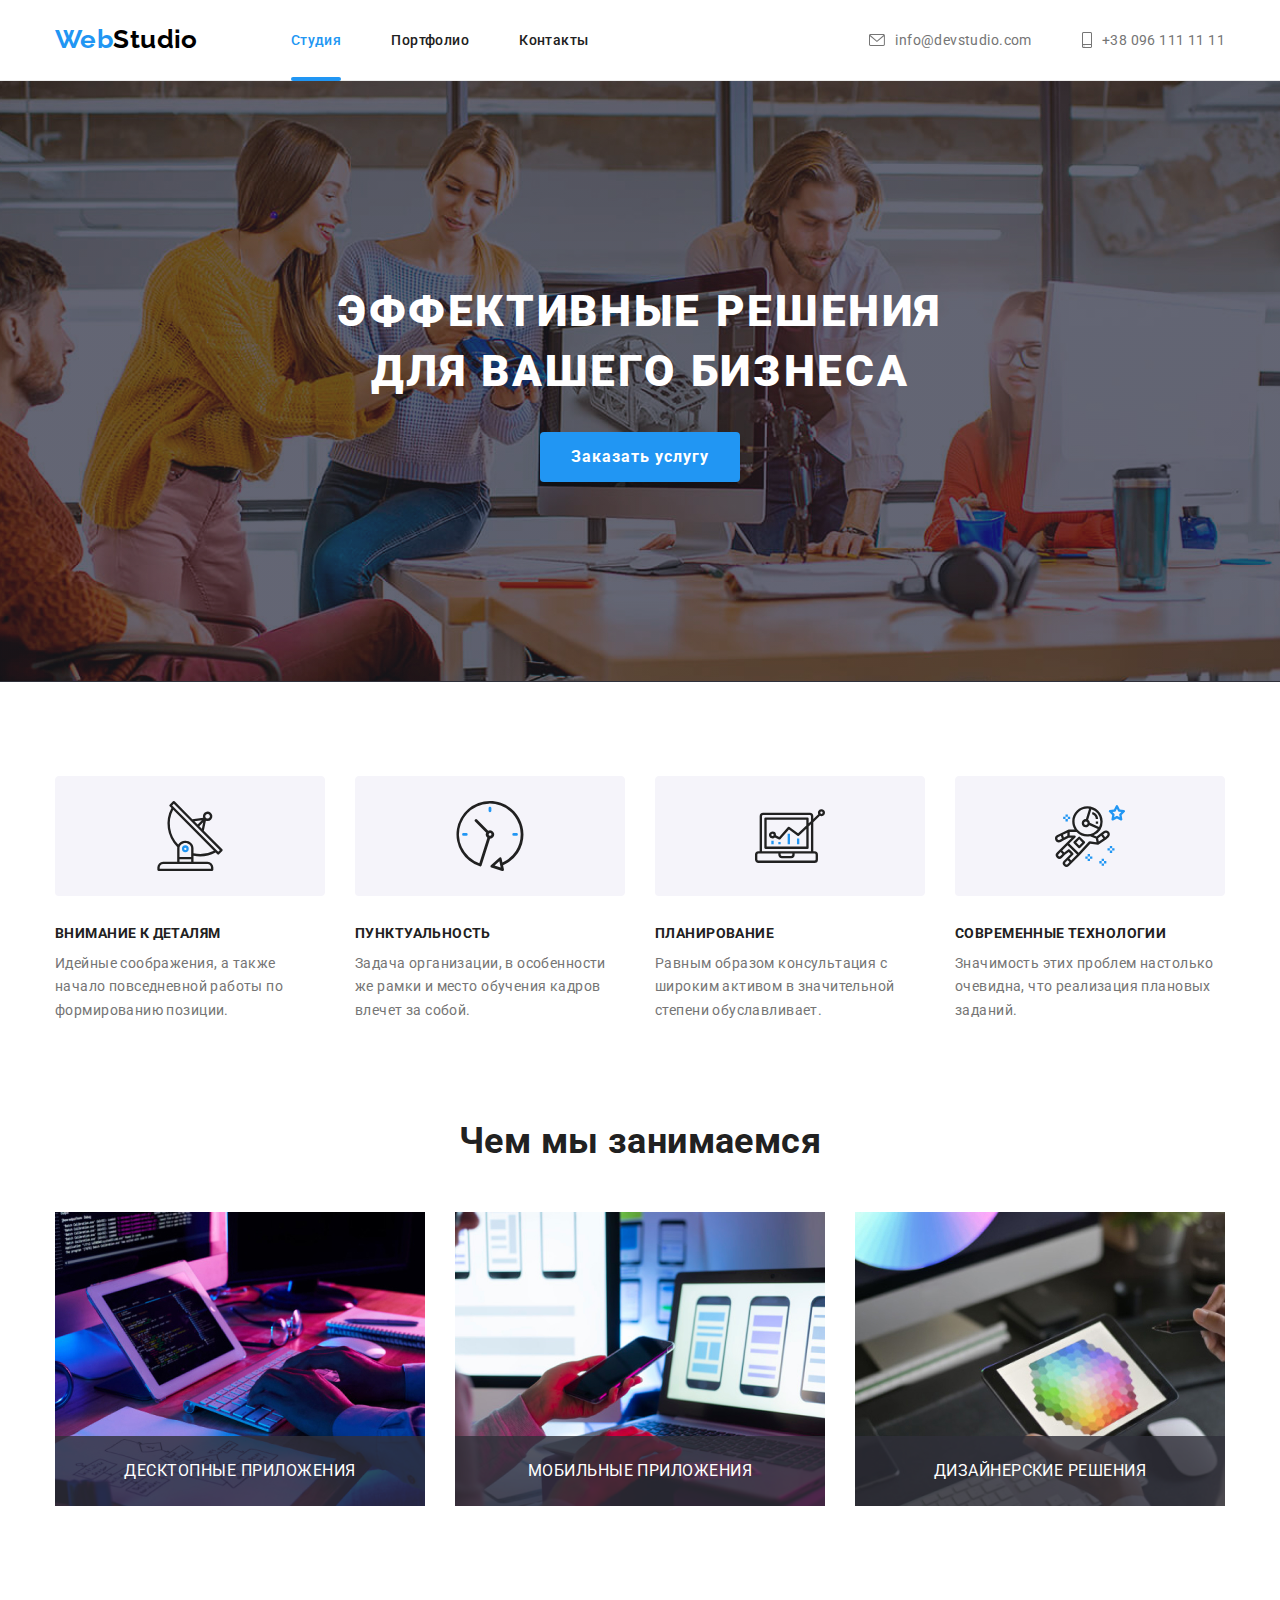
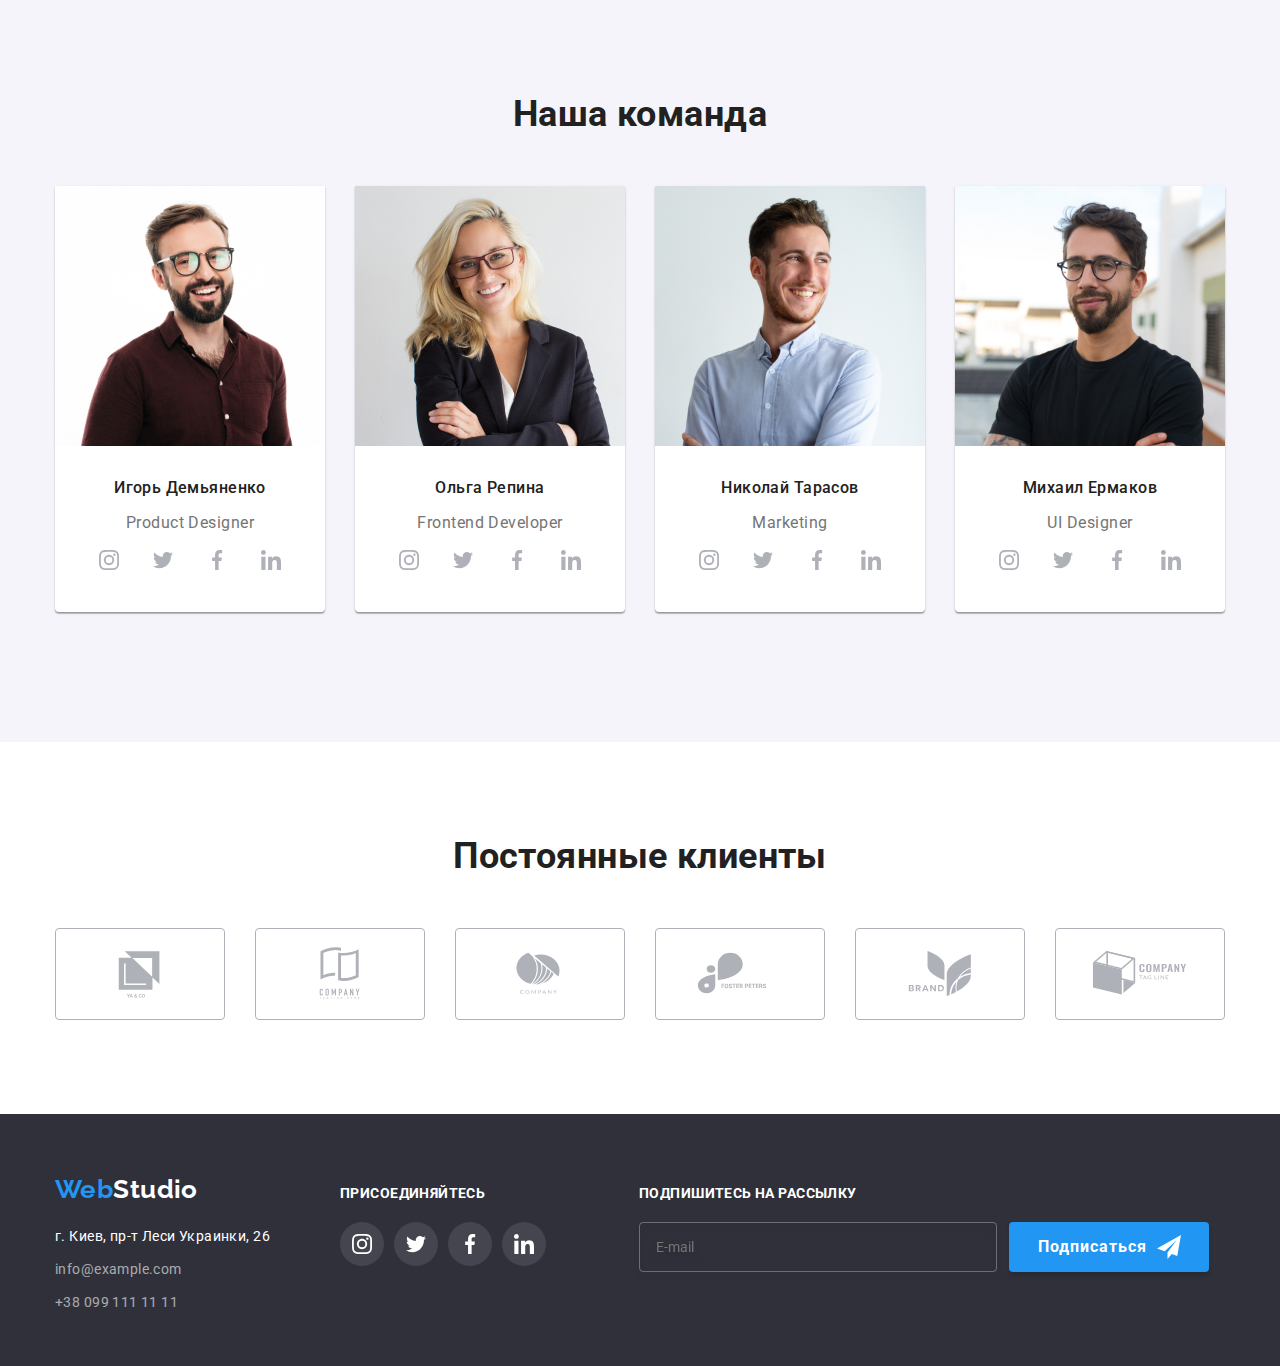
==== index.html @ 78876667 "ddzzzz7" ====
<!DOCTYPE html>
<html lang="ru">

<head>
    <meta charset="UTF-8" />
    <meta http-equiv="X-UA-Compatible" content="IE=edge" />
    <meta name="viewport" content="width=device-width, initial-scale=1.0" />
    <title>Студия</title>
    <link rel="preconnect" href="https://fonts.googleapis.com" />
    <link rel="preconnect" href="https://fonts.gstatic.com" crossorigin />
    <link href="https://fonts.googleapis.com/css2?family=Raleway:wght@700&family=Roboto:wght@400;500;700;900&display=swap" rel="stylesheet" />
    <link rel="stylesheet" href="./modern-normalize.css" />
    <link rel="stylesheet" href="./css/style.css" />

</head>

<body>
    <!-- header -->
    <header class="page_header">
        <div class="container_header">
            <div class="header_box">
                <nav class="navigation">
                    <a href="./index.html" class="logo-item">
                        <span class="item">Web</span>Studio
                    </a>
                    <ul class="nav_desc">
                        <li class="nav_desc_box"><a href="./index.html" class="link current">Студия</a></li>
                        <li class="nav_desc_box"><a href="./portfolio.html" class="link">Портфолио</a></li>
                        <li class="nav_desc_box"><a href="#" class="link">Контакты</a></li>
                    </ul>
                </nav>
                <ul class="head_address_no_marker">
                    <li class="head_adress_box">
                        <a href="mailto:info@devstudio.com" class="contact">
                            <svg class="contact_icon" width="16" height="12">
                                <use href="./images/icons.svg#envelope"></use>
                            </svg> info@devstudio.com
                        </a>
                    </li>
                    <li class="head_adress_box">
                        <a href="tel:+380961111111" class="contact">
                            <svg class="contact_icon" width="10" height="16">
                                <use href="./images/icons.svg#smartphone"></use>
                            </svg> +38 096 111 11 11
                        </a>
                    </li>
                </ul>
            </div>
        </div>
    </header>
    <main>
        <!-- основа -->
        <section class="hero">
            <div class="container_hero">
                <h1 class="hero_title">Эффективные решения <br />для вашего бизнеса</h1>
                <button type="button" class="button" data-modal-open>Заказать услугу</button>
                <!-- MODAL -->
                <div class="backdrop is-hidden" data-modal>
                    <div class="modal">
                        <button type="button" class="button-close" data-modal-close>
                            <svg width="18" height="18">
                                <use href="./images/icons.svg#close"></use>
                            </svg>
                        </button>
                        <p class="form-text">Оставьте свои данные, мы вам перезвоним</p>

                        <form autocomplete="off">
                            <div class="form-field">
                                <label class="form-label" for="name">Имя </label>
                                <span class="form-container">
                                    <input type="text" name="name" class="form-input" id="name" />
                                    <svg width="18" height="18" class="form-icon">
                                        <use href="./images/icons.svg#person"></use>
                                    </svg>
                                </span>
                            </div>

                            <div class="form-field">
                                <label class="form-label" for="phone-number">Телефон </label>
                                <span class="form-container"><input type="tel" name="phone-number" class="form-input"
                                        id="phone-number" />
                                    <svg width="18" height="18" class="form-icon">
                                        <use href="./images/icons.svg#phone"></use>
                                    </svg>
                                </span>
                            </div>

                            <div class="form-field">
                                <label class="form-label" for="email">Почта </label>
                                <span class="form-container">
                                    <input type="email" name="email" class="form-input" id="email" />
                                    <svg width="18" height="18" class="form-icon">
                                        <use href="./images/icons.svg#email"></use>
                                    </svg>
                                </span>
                            </div>

                            <div class="form-field">
                                <label class="form-label" for="comment">Комментарий </label>
                                <textarea name="comment" id="comment" class="form-comment" placeholder="Введите текст"></textarea>
                            </div>

                            <div>
                                <label class="checkbox-label">
                                    <input type="checkbox" name="checkbox" class="visually-hidden" />
                                    <svg width="11" height="8" class="checkbox-icon">
                                        <use href="./images/icons.svg#check"></use>
                                    </svg>
                                    Соглашаюсь с рассылкой и принимаю
                                    <a href="#" class="checkbox-link">Условия договора</a>
                                </label>

                                <button type="submit" class="button">Отправить</button>
                            </div>
                        </form>
                    </div>
                </div>
            </div>
        </section>

        <!-- преимущества -->
        <section class="main-section">
            <div class="container">
                <ul class="features no-marker">
                    <li class="li">
                        <svg class="features-icon" width="270" height="120">
                            <use href="./images/icons.svg#Group-1"></use>
                        </svg>
                        <h3 class="title">Внимание к деталям</h3>
                        <p class="text">
                            Идейные соображения, а также начало повседневной работы по формированию позиции.
                        </p>
                    </li>
                    <li class="li">
                        <svg class="features-icon" width="270" height="120">
                            <use href="./images/icons.svg#Group-2"></use>
                        </svg>
                        <h3 class="title">Пунктуальность</h3>
                        <p class="text">
                            Задача организации, в особенности же рамки и место обучения кадров влечет за собой.
                        </p>
                    </li>
                    <li class="li">
                        <svg class="features-icon" width="270" height="120">
                            <use href="./images/icons.svg#Group-3"></use>
                        </svg>
                        <h3 class="title">Планирование</h3>
                        <p class="text">
                            Равным образом консультация с широким активом в значительной степени обуславливает.
                        </p>
                    </li>
                    <li class="li">
                        <svg class="features-icon" width="270" height="120">
                            <use href="./images/icons.svg#Group-4"></use>
                        </svg>
                        <h3 class="title">Современные технологии</h3>
                        <p class="text">
                            Значимость этих проблем настолько очевидна, что реализация плановых заданий.
                        </p>
                    </li>
                </ul>
            </div>
        </section>
        <!-- чем занимаемся -->
        <section class="section-img">
            <div class="container">
                <h2 class="section-title">Чем мы занимаемся</h2>
                <ul class="working no-marker">
                    <li class="li-space">
                        <img src="./images/img.1.jpg" alt="Человек набирает код на клавиатуре, перед ним планшет с синтаксисом" width="370" />
                        <div class="li-caption">
                            <p>Десктопные приложения</p>
                        </div>
                    </li>
                    <li class="li-space">
                        <img src="./images/img.2.jpg" alt="Девушка держит телефон в руке, перед ней открытый ноутбук с инструкциями по телефону" width="370" />
                        <div class="li-caption">
                            <p>Мобильные приложения</p>
                        </div>
                    </li>
                    <li class="li-space">
                        <img src="./images/img.3.jpg" alt="Человек держит планшет с изображением разноцветной мозаики" width="370" />
                        <div class="li-caption">
                            <p>Дизайнерские решения</p>
                        </div>
                    </li>
                </ul>
            </div>
        </section>
        <!-- команда -->
        <section class="section_team">
            <div class="container_team">
                <div class="team">
                    <h2 class="section-title">Наша команда</h2>
                    <ul class="team-no-marker">
                        <li class="our_team">
                            <img src="./images/img.4.jpg" alt="Product Designer" width="270" />
                            <h3 class="title_team">Игорь Демьяненко</h3>
                            <p>Product Designer</p>
                            <ul class="links">
                                <li class="icon-list">
                                    <a href="#" aria-label="instagram" class="icon-link">
                                        <svg class="icon" width="20" height="20">
                                            <use href="./images/icons.svg#instagram"></use>
                                        </svg>
                                    </a>
                                </li>
                                <li class="icon-list">
                                    <a href="#" aria-label="twitter" class="icon-link">
                                        <svg class="icon" width="20" height="20">
                                            <use href="./images/icons.svg#twitter"></use>
                                        </svg>
                                    </a>
                                </li>
                                <li class="icon-list">
                                    <a href="#" aria-label="facebook" class="icon-link">
                                        <svg class="icon" width="20" height="20">
                                            <use href="./images/icons.svg#facebook"></use>
                                        </svg>
                                    </a>
                                </li>
                                <li class="icon-list">
                                    <a href="#" aria-label="linkedin" class="icon-link">
                                        <svg class="icon" width="20" height="20">
                                            <use href="./images/icons.svg#linkedin"></use>
                                        </svg>
                                    </a>
                                </li>
                            </ul>
                        </li>
                        <li class="our_team">
                            <img src="./images/img.5.jpg" alt="Frontend Developer" width="270" />
                            <h3 class="title_team">Ольга Репина</h3>
                            <p>Frontend Developer</p>
                            <ul class="links">
                                <li class="icon-list">
                                    <a href="#" aria-label="instagram" class="icon-link">
                                        <svg class="icon" width="20" height="20">
                                            <use href="./images/icons.svg#instagram"></use>
                                        </svg>
                                    </a>
                                </li>
                                <li class="icon-list">
                                    <a href="#" aria-label="twitter" class="icon-link">
                                        <svg class="icon" width="20" height="20">
                                            <use href="./images/icons.svg#twitter"></use>
                                        </svg>
                                    </a>
                                </li>
                                <li class="icon-list">
                                    <a href="#" aria-label="facebook" class="icon-link">
                                        <svg class="icon" width="20" height="20">
                                            <use href="./images/icons.svg#facebook"></use>
                                        </svg>
                                    </a>
                                </li>
                                <li class="icon-list">
                                    <a href="#" aria-label="linkedin" class="icon-link">
                                        <svg class="icon" width="20" height="20">
                                            <use href="./images/icons.svg#linkedin"></use>
                                        </svg>
                                    </a>
                                </li>
                            </ul>
                        </li>
                        <li class="our_team">
                            <img src="./images/img.6.jpg" alt="Marketing" width="270" />
                            <h3 class="title_team">Николай Тарасов</h3>
                            <p>Marketing</p>
                            <ul class="links">
                                <li class="icon-list">
                                    <a href="#" aria-label="instagram" class="icon-link">
                                        <svg class="icon" width="20" height="20">
                                            <use href="./images/icons.svg#instagram"></use>
                                        </svg>
                                    </a>
                                </li>
                                <li class="icon-list">
                                    <a href="#" aria-label="twitter" class="icon-link">
                                        <svg class="icon" width="20" height="20">
                                            <use href="./images/icons.svg#twitter"></use>
                                        </svg>
                                    </a>
                                </li>
                                <li class="icon-list">
                                    <a href="#" aria-label="facebook" class="icon-link">
                                        <svg class="icon" width="20" height="20">
                                            <use href="./images/icons.svg#facebook"></use>
                                        </svg>
                                    </a>
                                </li>
                                <li class="icon-list">
                                    <a href="#" aria-label="linkedin" class="icon-link">
                                        <svg class="icon" width="20" height="20">
                                            <use href="./images/icons.svg#linkedin"></use>
                                        </svg>
                                    </a>
                                </li>
                            </ul>
                        </li>
                        <li class="our_team">
                            <img src="./images/img.7.jpg" alt="UI Designer" width="270" />
                            <h3 class="title_team">Михаил Ермаков</h3>
                            <p>UI Designer</p>
                            <ul class="links">
                                <li class="icon-list">
                                    <a href="#" aria-label="instagram" class="icon-link">
                                        <svg class="icon" width="20" height="20">
                                            <use href="./images/icons.svg#instagram"></use>
                                        </svg>
                                    </a>
                                </li>
                                <li class="icon-list">
                                    <a href="#" aria-label="twitter" class="icon-link">
                                        <svg class="icon" width="20" height="20">
                                            <use href="./images/icons.svg#twitter"></use>
                                        </svg>
                                    </a>
                                </li>
                                <li class="icon-list">
                                    <a href="#" aria-label="facebook" class="icon-link">
                                        <svg class="icon" width="20" height="20">
                                            <use href="./images/icons.svg#facebook"></use>
                                        </svg>
                                    </a>
                                </li>
                                <li class="icon-list">
                                    <a href="#" aria-label="linkedin" class="icon-link">
                                        <svg class="icon" width="20" height="20">
                                            <use href="./images/icons.svg#linkedin"></use>
                                        </svg>
                                    </a>
                                </li>
                            </ul>
                        </li>
                    </ul>
                </div>
            </div>
        </section>
        <!--Постоянные клиенты-->
        <section class="section_clients">
            <div class="container">
                <h2 class="section-title">Постоянные клиенты</h2>
                <ul class="clients no-marker">
                    <li class="logo-list">
                        <a href="#" class="logo-link">
                            <svg class="logo-icon" width="106" height="60">
                                <use href="./images/icons.svg#logo1"></use>
                            </svg>
                        </a>
                    </li>
                    <li class="logo-list">
                        <a href="#" class="logo-link">
                            <svg class="logo-icon" width="106" height="60">
                                <use href="./images/icons.svg#logo2"></use>
                            </svg>
                        </a>
                    </li>
                    <li class="logo-list">
                        <a href="#" class="logo-link">
                            <svg class="logo-icon" width="106" height="60">
                                <use href="./images/icons.svg#logo3"></use>
                            </svg>
                        </a>
                    </li>
                    <li class="logo-list">
                        <a href="#" class="logo-link">
                            <svg class="logo-icon" width="106" height="60">
                                <use href="./images/icons.svg#logo4"></use>
                            </svg>
                        </a>
                    </li>
                    <li class="logo-list">
                        <a href="#" class="logo-link">
                            <svg class="logo-icon" width="106" height="60">
                                <use href="./images/icons.svg#logo5"></use>
                            </svg>
                        </a>
                    </li>
                    <li class="logo-list">
                        <a href="#" class="logo-link">
                            <svg class="logo-icon" width="106" height="60">
                                <use href="./images/icons.svg#logo6"></use>
                            </svg>
                        </a>
                    </li>
                </ul>
            </div>
        </section>
    </main>

    <!-- footer -->
    <footer class="main_address">
        <div class="container order">
            <div class="address-container">
                <a href="./index.html" class="footer-logo">
                    <span class="item">Web</span>Studio</a>
                <address>
                    <ul class="footer-address no-marker">
                        <li class="address">
                            <a href="https://goo.gl/maps/1nnUmnMPvjqET8Wr9" class="contacts address">г. Киев, пр-т Леси
                                Украинки, 26</a>
                        </li>
                        <li class="contacts">
                            <a href="mailto:info@example.com" class="contacts">info@example.com</a>
                        </li>
                        <li class="contacts">
                            <a href="tel:+380991111111" class="contacts">+38 099 111 11 11</a>
                        </li>
                    </ul>
                </address>
            </div>
            <div class="footer-container">
                <h3 class="footer-title">присоединяйтесь</h3>
                <ul class="footer-icons no-marker">
                    <li class="footer-list">
                        <a href="#" aria-label="instagram" class="footer-link">
                            <svg class="join-media" width="20" height="20">
                                <use href="./images/icons.svg#instagram"></use>
                            </svg>
                        </a>
                    </li>
                    <li class="footer-list">
                        <a href="#" aria-label="twitter" class="footer-link">
                            <svg class="join-media" width="20" height="20">
                                <use href="./images/icons.svg#twitter"></use>
                            </svg>
                        </a>
                    </li>
                    <li class="footer-list">
                        <a href="#" aria-label="facebook" class="footer-link">
                            <svg class="join-media" width="20" height="20">
                                <use href="./images/icons.svg#facebook"></use>
                            </svg>
                        </a>
                    </li>
                    <li class="footer-list">
                        <a href="#" aria-label="linkedin" class="footer-link">
                            <svg class="join-media" width="20" height="20">
                                <use href="./images/icons.svg#linkedin"></use>
                            </svg>
                        </a>
                    </li>
                </ul>
            </div>
            <form class="footer-form">
                <div class="footer-email-container">
                    <h3 class="footer-title">Подпишитесь на рассылку</h3>
                    <label>
                        <input type="email" name="footer-email" placeholder="E-mail" class="footer-input" />
                    </label>
                </div>
                <button class="button subscribe">
                    Подписаться
                    <svg class="footer-button-icon" width="24" height="24">
                        <use href="./images/icons.svg#send"></use>
                    </svg>
                </button>
            </form>
        </div>
    </footer>
    <script src="./js/modal.js"></script>
</body>

</html>
---- css/style.css ----
/* primary text color - #757575 
 secondary text color - #212121 
 hero text color - #ffffff 
 filter-color - #f5f4fa 
 physical address text color - rgba(255, 255, 255, 0.6) 
 accent color - #2196F3 
 hero/footer background - #2F303A 
 team background color - #F5F4FA 
 letter-spacing: 0.03em everywhere except hero, nav and header address
 color: var(--primary-text-color); 
 color: var(--hero-text-color); 
 color: var(--secondary-text-color); 
 background-color: var(--primary-text-color)
 background-color: var(--filter-color); 
 background-color: var(--accent-color); */
    /*--------- Studio ---------  */
    
     :root {
        --primary-text-color: #757575;
        --hero-text-color: #ffffff;
        --secondary-text-color: #212121;
        --accent-color: #2196F3;
        --filter-color: #f5f4fa;
        --physical-address-text-color: rgba(255, 255, 255, 0.6);
        --mail-text-color: rgba(33, 150, 243, 1);
        --studio-text-color: #000000;
        --hero-color: rgba(47, 48, 58, 1);
        --icon-color: #AFB1B8;
        --transition-timing-function: cubic-bezier(0.4, 0, 0.2, 1);
        --transition-duration: 250ms;
    }
    
    body {
        font-size: 14px;
        font-family: 'Roboto', sans-serif;
        letter-spacing: 0.03em;
    }
    
    h1,
    h2,
    h3,
    h4,
    h5,
    h6,
    p,
    ul,
    li {
        margin: 0;
        padding: 0;
    }
    
    .page_header {
        border-bottom: 1px solid rgba(236, 236, 236, 1);
    }
    
    .container_header {
        width: 1200px;
        padding-left: 15px;
        padding-right: 15px;
        margin: 0 auto;
    }
    
    .header_box {
        display: flex;
        justify-content: space-between;
        align-items: center;
        height: 80px;
    }
    
    .navigation {
        display: flex;
    }
    
    .logo-item {
        font-family: 'Raleway', sans-serif;
        font-style: normal;
        text-decoration: none;
        font-weight: 700;
        font-size: 26px;
        line-height: 1.19;
        color: var(--studio-text-color);
        margin-right: 93px;
        margin-bottom: 25px;
        margin-top: 24px;
    }
    
    .item {
        font-family: 'Raleway', sans-serif;
        color: var(--accent-color);
    }
    
    ul {
        list-style: none;
    }
    
    .nav_desc {
        display: flex;
    }
    
    .nav_desc .nav_desc_box:not(:last-child) {
        margin-right: 50px;
    }
    
    .link {
        font-family: 'Roboto', sans-serif;
        font-style: normal;
        font-weight: 500;
        text-decoration: none;
        padding: 32px 0;
        font-size: 14px;
        color: var(--secondary-text-color);
        display: block;
        transition: color var(--transition-duration) var(--transition-timing-function);
    }
    
    .link:hover,
    .link:focus {
        color: var(--accent-color);
    }
    
    .link.current {
        font-family: 'Roboto', sans-serif;
        font-style: normal;
        font-weight: 500;
        font-size: 14px;
        line-height: 16px;
        color: var(--accent-color);
        position: relative;
    }
    
    .link.current::after {
        content: "";
        display: inline-block;
        width: 100%;
        height: 4px;
        position: absolute;
        left: 0;
        bottom: -1px;
        background-color: var(--accent-color);
        border-radius: 2px;
    }
    
    .head_address_no_marker {
        display: flex;
        margin-left: auto;
        align-items: center;
    }
    
    .head_adress_box:nth-child(1) {
        margin-right: 50px;
    }
    
    .contact {
        display: flex;
        align-items: center;
        font-family: 'Roboto', sans-serif;
        font-style: normal;
        font-weight: normal;
        text-decoration: none;
        font-size: 14px;
        line-height: 24px;
        color: var(--primary-text-color);
        transition: color var(--transition-duration) var(--transition-timing-function);
    }
    
    .contact:hover,
    .contact:focus {
        color: var(--accent-color);
    }
    
    .contact_icon {
        fill: var(--primary-text-color);
        margin-right: 10px;
        transition: fill var(--transition-duration) var(--transition-timing-function);
    }
    
    .contact:hover .contact_icon,
    .contact:focus .contact_icon {
        fill: var(--accent-color);
    }
    
    .hero {
        background-color: var(--hero-color);
        margin-left: auto;
        margin-right: auto;
        background-image: linear-gradient( to right, rgba(47, 48, 58, 0.4), rgba(47, 48, 58, 0.4)), url(../images/img.fon.jpg);
        background-repeat: no-repeat;
        background-position: center;
    }
    
    .container_hero {
        width: 1200px;
        padding-top: 200px;
        padding-bottom: 200px;
        margin: 0 auto;
        text-align: center;
    }
    
    .hero_title {
        color: var(--hero-text-color);
        font-weight: 900;
        font-size: 44px;
        line-height: 1.37;
        letter-spacing: 0.06em;
        text-transform: uppercase;
        margin-top: 0;
        margin-bottom: 30px;
    }
    
    .button {
        display: inline-block;
        height: 50px;
        width: 200px;
        background-color: var(--accent-color);
        color: var(--hero-text-color);
        font-family: 'Roboto', sans-serif;
        font-style: normal;
        font-weight: bold;
        font-size: 16px;
        line-height: 30px;
        cursor: pointer;
        letter-spacing: 0.06em;
        box-shadow: 0px 4px 4px rgba(0, 0, 0, 0.15);
        border-radius: 4px;
        border: none;
        margin: 0 auto;
    }
    /* MODAL */
    
    .backdrop {
        position: fixed;
        top: 0;
        left: 0;
        width: 100%;
        height: 100%;
        z-index: 1;
        background-color: rgba(0, 0, 0, 0.2);
        transition: var(--transition-duration) linear;
    }
    
    .backdrop.is-hidden {
        opacity: 0;
        pointer-events: none;
        visibility: hidden;
    }
    
    .backdrop.is-hidden .modal {
        transform: translate(-50%, -50%) scale(0.9);
    }
    
    .modal {
        position: absolute;
        top: 50%;
        left: 50%;
        width: 528px;
        height: 581px;
        transform: translate(-50%, -50%) scale(1);
        transition: transform var(--transition-duration) linear;
        box-shadow: 0px 1px 3px rgba(0, 0, 0, 0.12), 0px 1px 1px rgba(0, 0, 0, 0.14), 0px 2px 1px rgba(0, 0, 0, 0.2);
        border-radius: 4px;
        background-color: var(--hero-text-color);
        padding: 40px;
    }
    
    .button-close {
        position: absolute;
        top: 8px;
        right: 8px;
        width: 30px;
        height: 30px;
        padding: 0;
        border-radius: 50%;
        border: 1px solid rgba(0, 0, 0, 0.1);
        background-color: var(--hero-text-color);
        cursor: pointer;
    }
    
    .button-close:hover .button-icon,
    .button-close:focus .button-icon {
        fill: var(--accent-color);
    }
    
    .button-icon {
        transition: fill var(--transition-duration) var(--transition-timing-function);
        margin: 0 9px;
    }
    
    .form-text {
        font-weight: 700;
        font-size: 20px;
        line-height: 1.15;
        margin: 0 0 12px 0;
        color: var(--secondary-text-color);
    }
    
    .form-field {
        position: relative;
    }
    
    .form-label {
        font-weight: 400;
        font-size: 12px;
        line-height: 1.16;
        letter-spacing: 0.01em;
        display: flex;
        color: var(--primary-text-color);
    }
    
    .form-container {
        position: relative;
    }
    
    .form-input {
        width: 100%;
        height: 40px;
        border: 1px solid rgba(33, 33, 33, 0.2);
        border-radius: 4px;
        padding: 11px 42px;
        margin-bottom: 10px;
        margin-top: 4px;
        font-weight: normal;
        font-size: 12px;
        line-height: 1.16;
        letter-spacing: 0.01em;
    }
    
    .form-input:focus~.form-icon {
        fill: var(--accent-color);
    }
    
    .form-input:focus {
        border: 1px solid var(--accent-color);
        outline: 0;
    }
    
    .form-icon {
        position: absolute;
        top: 0;
        left: 14px;
    }
    
    .form-comment {
        width: 100%;
        height: 120px;
        border: 1px solid rgba(33, 33, 33, 0.2);
        border-radius: 4px;
        resize: none;
        padding: 12px 16px;
        margin-top: 4px;
        font-weight: normal;
        font-size: 12px;
        line-height: 1.16;
        letter-spacing: 0.01em;
    }
    
    .form-comment::placeholder {
        color: rgba(117, 117, 117, 0.5);
    }
    
    .form-comment:focus {
        border: 1px solid var(--accent-color);
        outline: 0;
    }
    
    .form-comment:not(:placeholder-shown) {
        color: var(--secondary-text-color);
    }
    
    .checkbox-label {
        font-weight: normal;
        font-size: 14px;
        line-height: 1.71;
        color: var(--primary-text-color);
        margin-bottom: 30px;
        margin-top: 20px;
        align-items: center;
        justify-content: center;
        display: flex;
    }
    
    .checkbox-label>.visually-hidden {
        position: absolute;
        white-space: nowrap;
        width: 1px;
        height: 1px;
        overflow: hidden;
        border: 0;
        padding: 0;
        clip: rect(0 0 0 0);
        clip-path: inset(50%);
        margin: -1px;
    }
    
    .checkbox-label>.visually-hidden:checked+.checkbox-icon {
        background-color: var(--accent-color);
        border: transparent;
    }
    
    .checkbox-icon {
        width: 16px;
        height: 15px;
        border-radius: 2px;
        border: 2px solid var(--secondary-text-color);
        margin-right: 8px;
        margin-bottom: 4px;
    }
    
    .checkbox-link {
        color: var(--accent-color);
        margin-left: 4px;
    }
    /* OUR FEATURES */
    
    .main-section {
        color: var(--secondary-text-color);
    }
    
    .container {
        width: 1200px;
        margin: 0 auto;
        padding-left: 15px;
        padding-right: 15px;
    }
    
    .features {
        display: flex;
        flex-direction: row;
        padding: 94px 0;
    }
    
    .li {
        margin-right: 30px;
        padding: 0;
    }
    
    .features-icon {
        display: block;
        margin-bottom: 30px;
    }
    
    .title {
        color: var(--secondary-text-color);
        font-weight: 700;
        font-size: 14px;
        line-height: 1.14;
        letter-spacing: 0.03em;
        text-transform: uppercase;
        width: 270px;
        height: 16px;
        margin-bottom: 10px;
    }
    
    .text {
        width: 270px;
        height: 75px;
        font-family: Roboto;
        font-weight: 700;
        font-style: normal;
        font-weight: normal;
        font-size: 14px;
        line-height: 1.7;
        letter-spacing: 0.03em;
        color: var(--primary-text-color);
    }
    
    .section-title {
        color: var(--secondary-text-color);
        font-weight: 700;
        font-size: 36px;
        line-height: 1.16;
        text-align: center;
        padding-bottom: 50px;
        margin: 0;
    }
    
    .working {
        display: flex;
        flex-direction: row;
        padding-bottom: 94px;
    }
    
    .li-space:not(:last-child) {
        margin-right: 30px;
    }
    
    .li-space {
        position: relative;
        display: flex;
    }
    
    .li-caption p {
        margin: 0;
        padding: 0;
        color: var(--hero-text-color);
    }
    
    .li-caption {
        position: absolute;
        bottom: 0;
        left: 0;
        width: 370px;
        height: 70px;
        display: flex;
        align-items: center;
        justify-content: center;
        font-weight: 700;
        font-size: 14px;
        line-height: 1.14;
        text-transform: uppercase;
        background-color: rgba(47, 48, 58, 0.8);
    }
    /* OUR TEAM */
    
    .section_team {
        background: rgba(245, 244, 250, 1);
        padding-top: 94px;
    }
    
    .container_team {
        background: rgba(245, 244, 250, 1);
        width: 1200px;
        height: 648px;
        margin: 0 auto;
        padding-left: 15px;
        padding-right: 15px;
        text-align: center;
    }
    
    .team-no-marker {
        display: flex;
        flex-direction: row;
        padding-bottom: 94px;
    }
    
    .our_team {
        margin-right: 30px;
        box-shadow: 0px 1px 3px rgba(0, 0, 0, 0.12), 0px 1px 1px rgba(0, 0, 0, 0.14), 0px 2px 1px rgba(0, 0, 0, 0.2);
        border-radius: 0px 0px 4px 4px;
        background-color: var(--hero-text-color);
    }
    
    .title_team {
        color: var(--secondary-text-color);
        font-weight: 500;
        font-size: 16px;
        line-height: 1.18;
        padding: 30px 0 10px;
        margin: 0;
    }
    
    p {
        font-family: 'Roboto', sans-serif;
        font-style: normal;
        font-weight: normal;
        font-size: 16px;
        line-height: 30px;
        letter-spacing: 0.03em;
        color: var(--primary-text-color);
    }
    
    .links {
        display: flex;
        justify-content: center;
        padding-bottom: 30px;
    }
    
    .icon-list {
        width: 44px;
        height: 44px;
        border: none;
        border-radius: 50%;
        align-items: center;
        display: flex;
        margin-right: 10px;
        justify-content: center;
        background-color: var(--hero-text-color);
        transition: background-color var(--transition-duration) var(--transition-timing-function);
    }
    
    .icon-list:nth-child(4) {
        margin-right: 0;
    }
    
    .icon-link {
        width: 100%;
        height: 100%;
        display: flex;
        justify-content: center;
        align-items: center;
    }
    
    .icon {
        fill: var(--icon-color);
        transition: fill var(--transition-duration) var(--transition-timing-function);
    }
    
    .icon-list:hover,
    .icon-list:focus {
        background-color: var(--accent-color);
    }
    
    .icon-list:hover .icon,
    .icon-list:focus .icon {
        fill: var(--hero-text-color);
    }
    /* CLIENTS */
    
    .section_clients {
        padding-top: 94px;
    }
    
    .clients {
        display: flex;
        justify-content: center;
        padding-bottom: 94px;
    }
    
    .logo-list {
        border: 1px solid var(--icon-color);
        border-radius: 4px;
        margin-right: 30px;
        background-color: var(--hero-text-color);
        width: 170px;
        height: 92px;
        transition: border var(--transition-duration) var(--transition-timing-function);
    }
    
    .logo-list:hover,
    .logo-list:focus {
        border: 1px solid var(--accent-color);
    }
    
    .logo-list:nth-child(6) {
        margin-right: 0;
    }
    
    .logo-link {
        width: 100%;
        height: 100%;
        display: flex;
        justify-content: center;
        align-items: center;
    }
    
    .logo-list:hover .logo-icon,
    .logo-list:focus .logo-icon {
        fill: var(--accent-color);
    }
    
    .logo-icon {
        fill: var(--icon-color);
        transition: fill var(--transition-duration) var(--transition-timing-function);
    }
    /* Footer */
    
    .main_address {
        background-color: #2f303a;
        padding: 60px 0;
        height: 252px;
    }
    
    .container.order {
        display: flex;
        align-items: baseline;
    }
    
    .address-container {
        margin-right: 70px;
    }
    
    .footer-logo {
        display: flex;
        margin-bottom: 20px;
        font-family: 'Raleway', sans-serif;
        font-style: normal;
        text-decoration: none;
        font-weight: 700;
        font-size: 26px;
        line-height: 1.19;
        color: var(--hero-text-color)
    }
    
    .footer-address-no-marker {
        color: var(--hero-text-color);
    }
    
    .address {
        margin-bottom: 9px;
    }
    
    .contacts.address {
        font-family: Roboto;
        font-style: normal;
        font-weight: normal;
        font-size: 14px;
        line-height: 1.71;
        text-decoration: none;
        color: var(--hero-text-color);
    }
    
    .contacts.address:hover,
    .contacts.address:focus {
        color: var(--accent-color);
    }
    
    .contacts {
        font-family: 'Roboto';
        font-style: normal;
        font-weight: normal;
        text-decoration: none;
        font-size: 14px;
        line-height: 1.71;
        color: var(--physical-address-text-color);
        margin-bottom: 9px;
        transition: color var(--transition-duration) var(--transition-timing-function);
    }
    
    .contacts:hover,
    .contacts:focus {
        color: var(--accent-color);
    }
    
    .footer-title {
        text-transform: uppercase;
        margin-bottom: 20px;
        padding: 0;
        font-weight: 700;
        font-size: 14px;
        line-height: 1.14;
        letter-spacing: 0.03em;
        color: var(--hero-text-color);
    }
    
    .footer-icons {
        padding: 0;
        display: flex;
        list-style: none;
    }
    
    .footer-list {
        width: 44px;
        height: 44px;
        border: none;
        border-radius: 50%;
        align-items: center;
        display: flex;
        margin-right: 10px;
        justify-content: center;
        background-color: rgba(255, 255, 255, 0.1);
        transition: background-color var(--transition-duration) var(--transition-timing-function);
    }
    
    .footer-link {
        width: 100%;
        height: 100%;
        display: flex;
        justify-content: center;
        align-items: center;
    }
    
    .join-media {
        fill: var(--hero-text-color);
    }
    
    .footer-list:nth-child(4) {
        margin-right: 0;
    }
    
    .footer-list:hover,
    .footer-list:focus {
        background-color: var(--accent-color);
    }
    
    .footer-form {
        width: 570px;
        height: 86px;
        display: flex;
        align-items: flex-end;
    }
    
    .footer-email-container {
        display: flex;
        flex-direction: column;
        margin-left: 93px;
    }
    
    .footer-input {
        width: 358px;
        height: 50px;
        border: 1px solid rgba(255, 255, 255, 0.3);
        filter: drop-shadow(0px 4px 4px rgba(0, 0, 0, 0.15));
        border-radius: 4px;
        padding-left: 16px;
        margin-right: 12px;
        background-color: inherit;
        color: var(--hero-text-color);
    }
    
    .button.subscribe {
        display: flex;
        align-items: center;
        padding-left: 29px;
        padding-right: 28px;
    }
    
    .footer-button-icon {
        margin-left: 10px;
    }
    /* --------- CSS for Portfolio --------- */
    
    .filtes {
        display: flex;
        justify-content: center;
        margin: 94px 0 50px;
    }
    
    .buttons {
        background-color: var(--filter-color);
        color: var(--secondary-text-color);
        cursor: pointer;
        font-family: 'Roboto', sans-serif;
        font-weight: 500;
        font-size: 16px;
        line-height: 1.62;
        text-align: center;
        letter-spacing: 0.03em;
        border: none;
        border-radius: 4px;
        margin-right: 8px;
        padding: 6px 22px;
    }
    
    .buttons:hover,
    .buttons:focus {
        background-color: var(--accent-color);
        color: var(--hero-text-color);
        box-shadow: 0px 3px 1px rgba(0, 0, 0, 0.1), 0px 1px 2px rgba(0, 0, 0, 0.08), 0px 2px 2px rgba(0, 0, 0, 0.12);
        transition: box-shadow var(--transition-duration) var(--transition-timing-function), background-color var(--transition-duration) var(--transition-timing-function), color var(--transition-duration) var(--transition-timing-function);
    }
    
    .buttons.accent {
        border: none;
        background-color: var(--accent-color);
        color: var(--hero-text-color);
        cursor: pointer;
        font-family: inherit;
    }
    
    .portfolio {
        font-weight: 700;
        font-size: 14px;
        line-height: 1.7;
        letter-spacing: 0.06em;
        color: var(--studio-text-color);
        display: flex;
        flex-wrap: wrap;
        margin-bottom: 94px;
        width: inherit;
    }
    
    .portfolio-list {
        margin-right: 30px;
        margin-bottom: 30px;
        box-sizing: border-box;
        border: 1px solid #eeeeee;
        width: 370px;
        cursor: pointer;
        transition: box-shadow var(--transition-duration) var(--transition-timing-function);
    }
    
    .portfolio-list:hover,
    .portfolio-list:focus {
        box-shadow: 0px 1px 1px rgba(0, 0, 0, 0.12), 0px 4px 4px rgba(0, 0, 0, 0.06), 1px 4px 6px rgba(0, 0, 0, 0.16);
    }
    
    .portfolio-list:hover .portfolio-pic-wrap::before,
    .portfolio-list:focus .portfolio-pic-wrap::before {
        background-color: rgba(33, 150, 243, 0.9);
        transform: translateY(0);
    }
    
    .portfolio-list:hover .portfolio-paragraph,
    .portfolio-list:focus .portfolio-paragraph {
        transform: translateY(0);
    }
    
    .portfolio-pic-wrap {
        position: relative;
        overflow: hidden;
        background-color: rgba(33, 150, 243, 0.9);
    }
    
    .portfolio-pic-wrap::before {
        position: absolute;
        top: 0;
        left: 0;
        width: 100%;
        height: 100%;
        content: "";
        background-color: rgba(33, 150, 243, 0.9);
        transform: translateY(100%);
        transition: transform var(--transition-duration) var(--transition-timing-function);
    }
    
    .portfolio-pic {
        display: block;
        max-width: 100%;
    }
    
    .portfolio-paragraph {
        margin: 0;
        padding: 63px 24px;
        position: absolute;
        top: 0;
        left: 0;
        transform: translateY(100%);
        transition: transform var(--transition-duration) var(--transition-timing-function);
        font-weight: 400;
        font-size: 18px;
        line-height: 1.55;
        color: var(--hero-text-color);
    }
    
    .portfolio-title {
        font-family: 'Roboto', sans-serif;
        font-style: normal;
        font-weight: bold;
        font-size: 18px;
        line-height: 2;
        letter-spacing: 0.06em;
        color: var(--studio-text-color);
        padding: 20px 24px 4px;
        margin: 0;
    }
    
    .portfolio-text {
        font-family: 'Roboto', sans-serif;
        font-style: normal;
        font-weight: normal;
        letter-spacing: 0.03em;
        font-size: 16px;
        line-height: 1.87;
        padding: 0 24px 20px;
        margin: 0;
    }
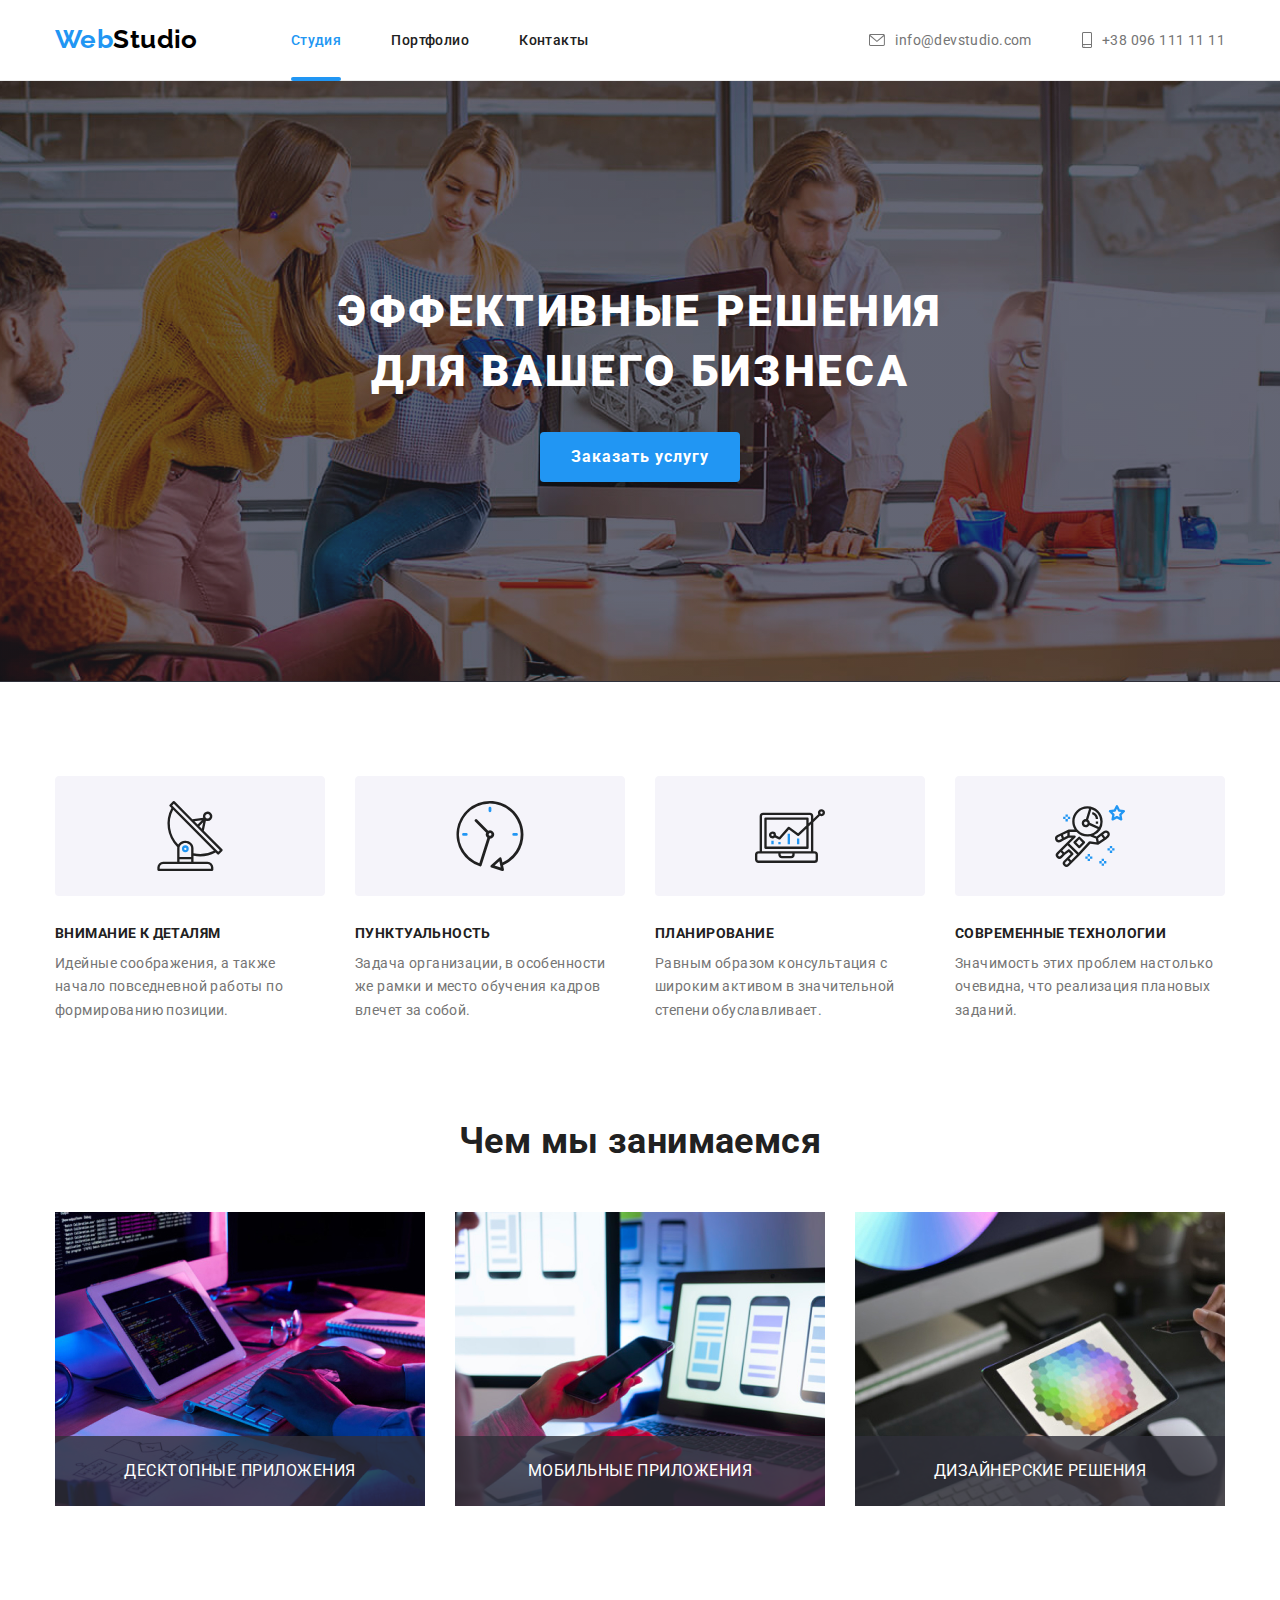
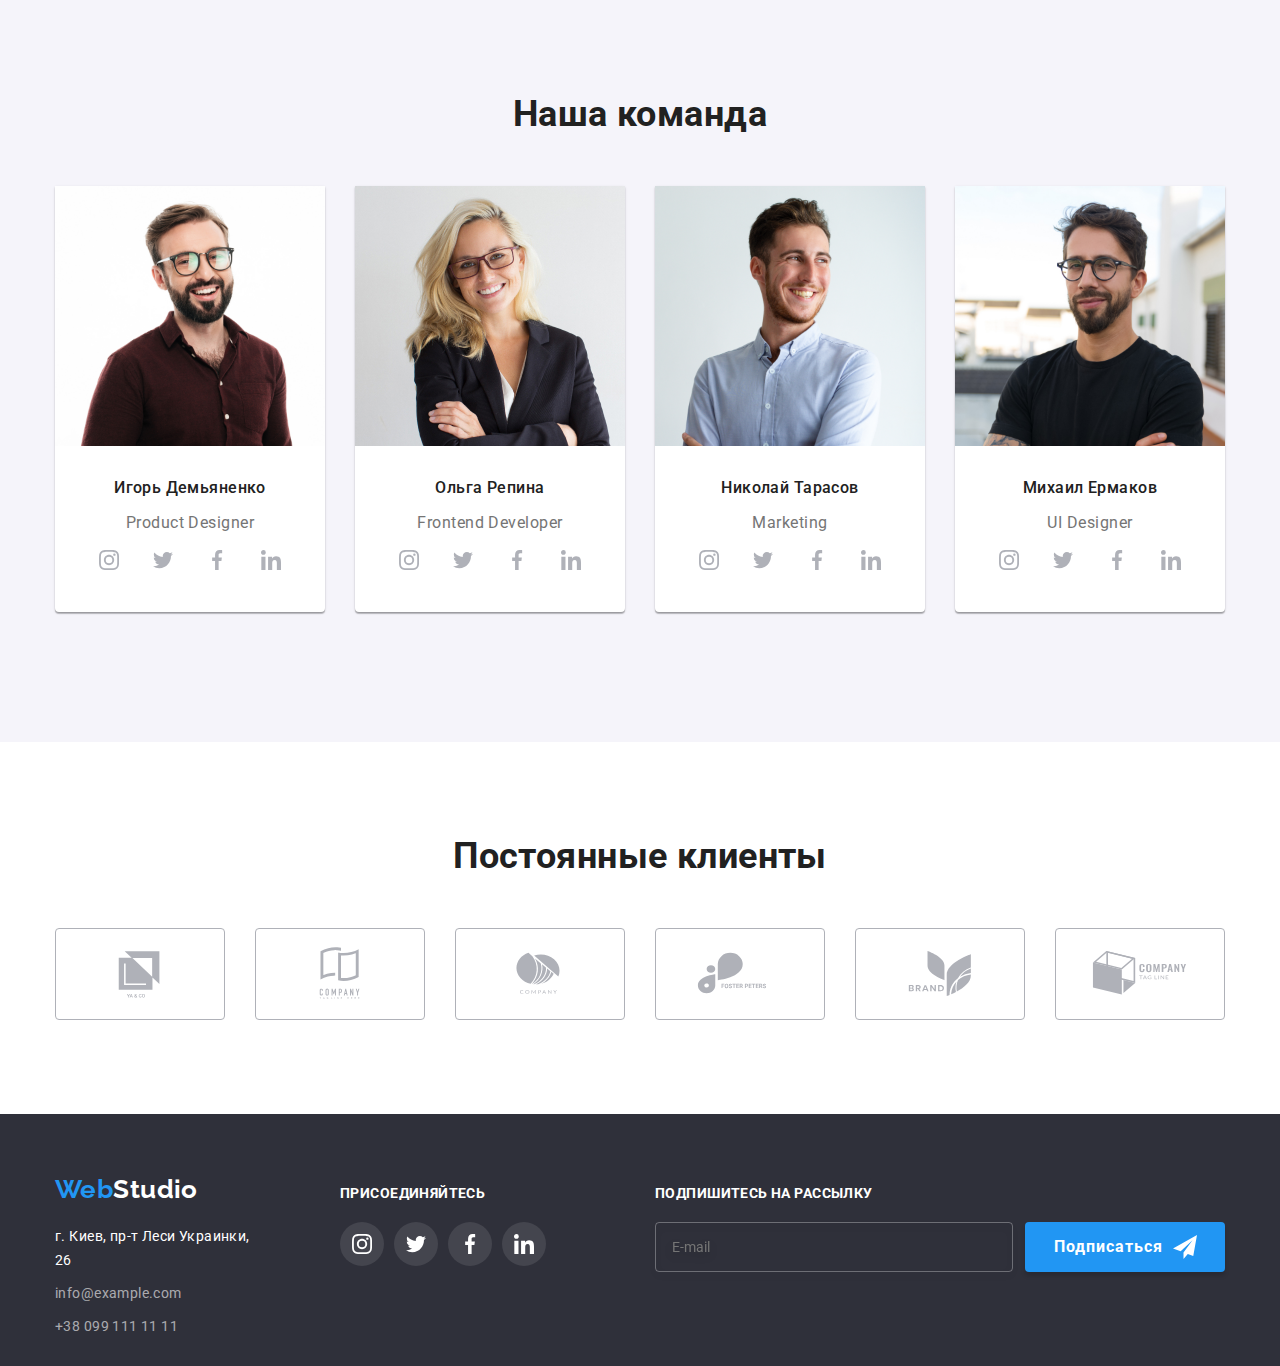
==== commit babd47a4: "dddzzz #7" ====
--- a/index.html
+++ b/index.html
@@ -58,7 +58,7 @@
                 <div class="backdrop is-hidden" data-modal>
                     <div class="modal">
                         <button type="button" class="button-close" data-modal-close>
-                            <svg width="18" height="18">
+                            <svg width="18" height="18" class="button-icon">
                                 <use href="./images/icons.svg#close"></use>
                             </svg>
                         </button>
--- a/css/style.css
+++ b/css/style.css
@@ -282,7 +282,7 @@
     
     .button-icon {
         transition: fill var(--transition-duration) var(--transition-timing-function);
-        margin: 0 9px;
+        margin: 5px 5px;
     }
     
     .form-text {
@@ -403,6 +403,7 @@
         border: 2px solid var(--secondary-text-color);
         margin-right: 8px;
         margin-bottom: 4px;
+        cursor: pointer;
     }
     
     .checkbox-link {
@@ -772,8 +773,6 @@
     }
     
     .footer-form {
-        width: 570px;
-        height: 86px;
         display: flex;
         align-items: flex-end;
     }
@@ -781,7 +780,7 @@
     .footer-email-container {
         display: flex;
         flex-direction: column;
-        margin-left: 93px;
+        margin-left: 109px;
     }
     
     .footer-input {
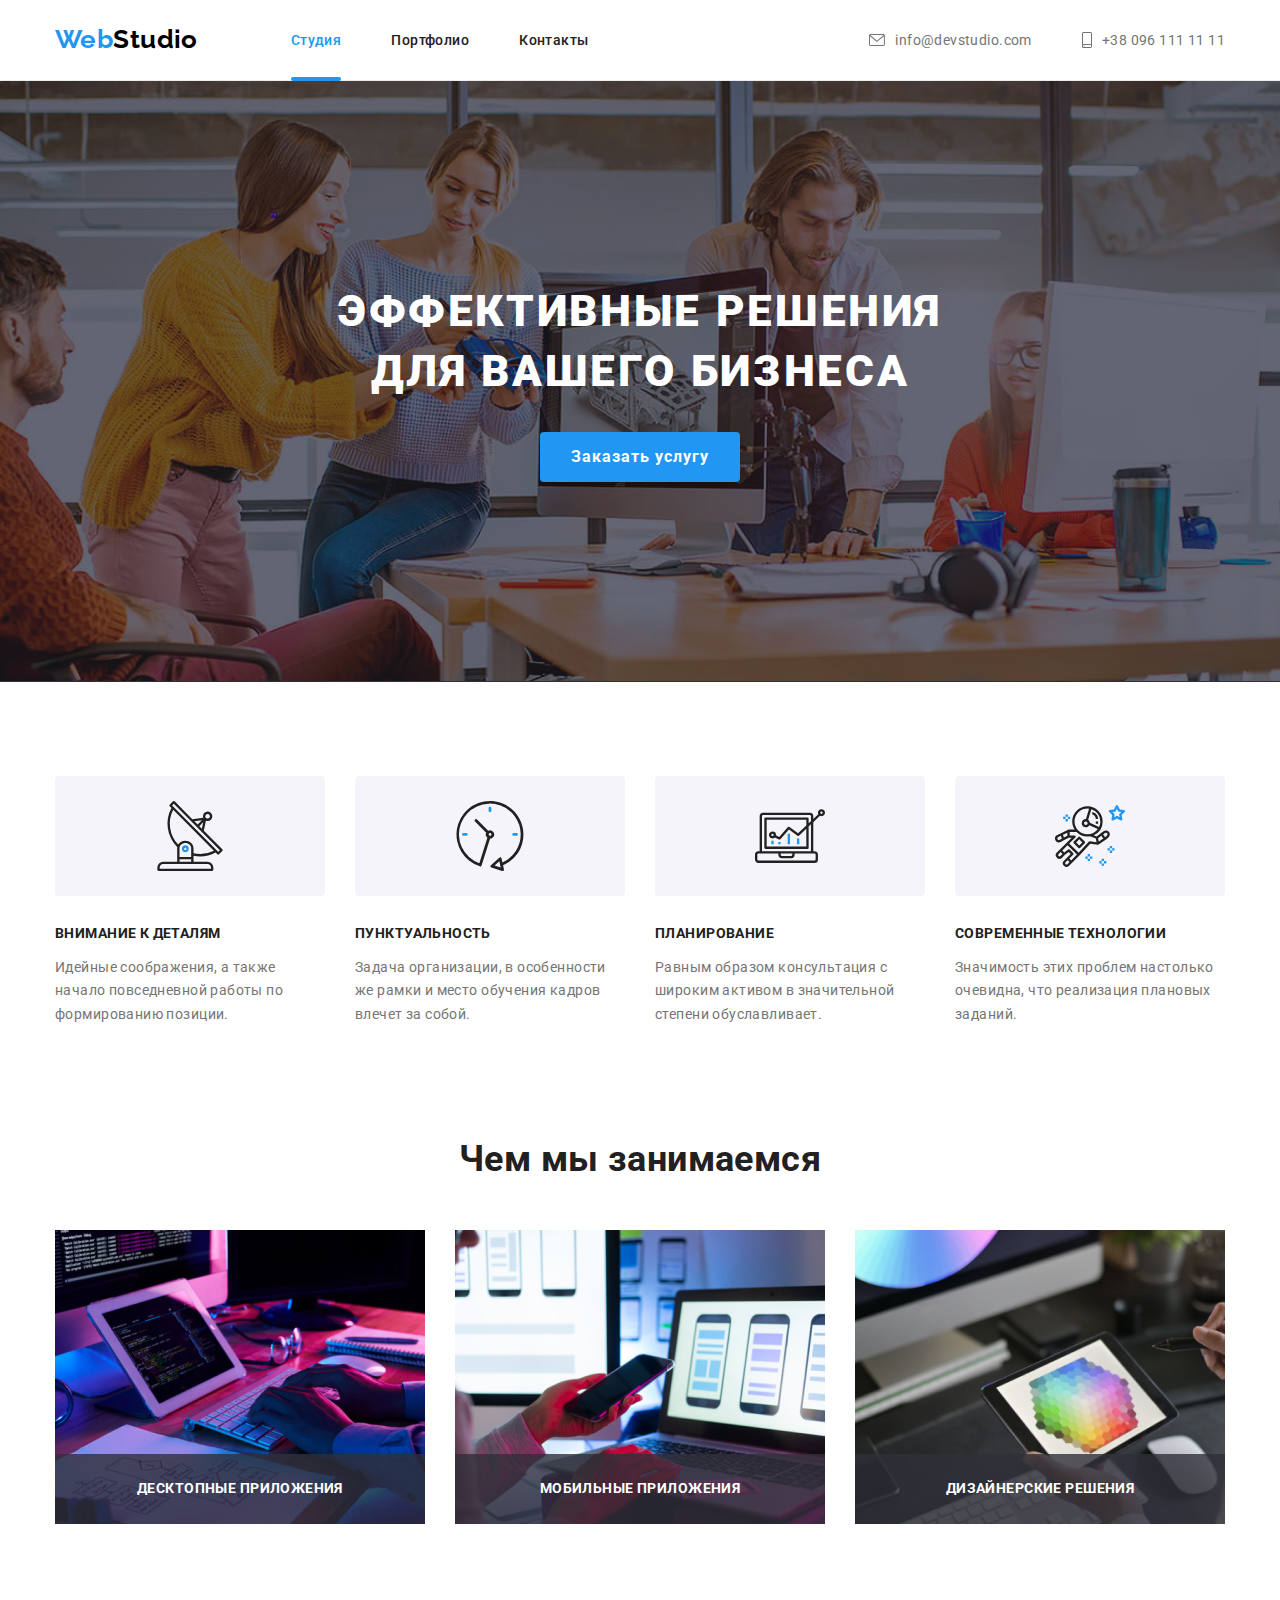
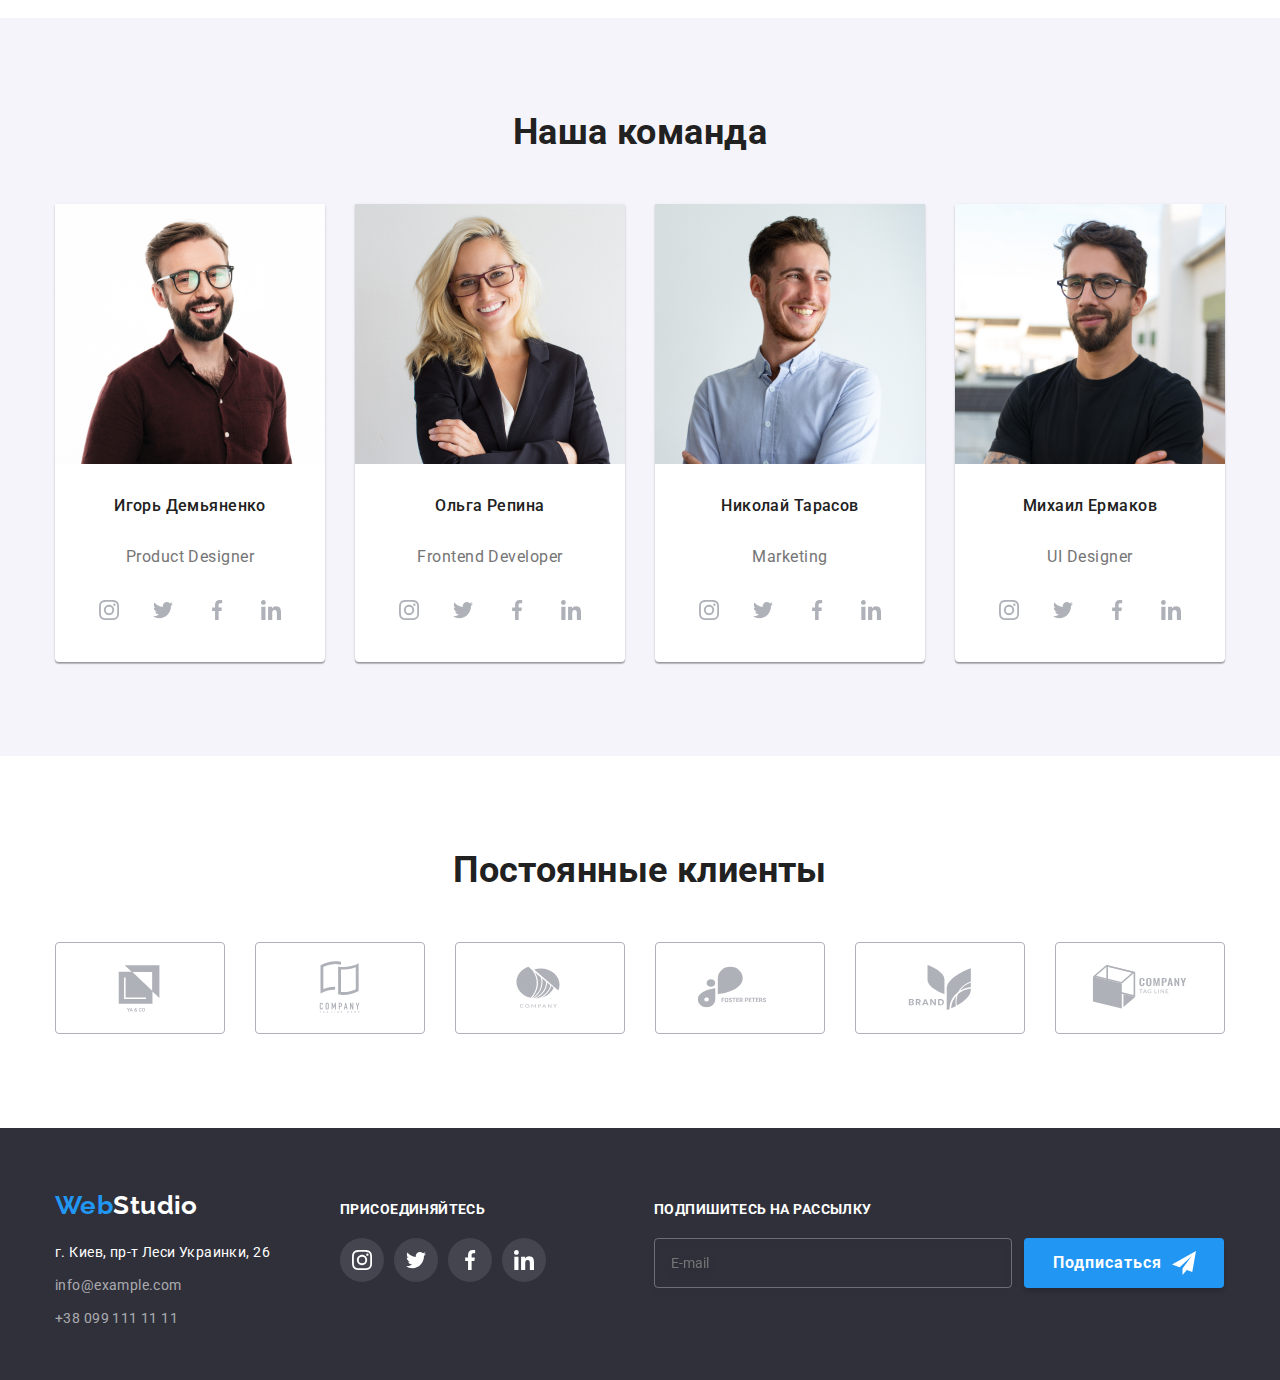
==== commit 37083ca9: "DD zZ # 7" ====
--- a/index.html
+++ b/index.html
@@ -9,37 +9,37 @@
     <link rel="preconnect" href="https://fonts.googleapis.com" />
     <link rel="preconnect" href="https://fonts.gstatic.com" crossorigin />
     <link href="https://fonts.googleapis.com/css2?family=Raleway:wght@700&family=Roboto:wght@400;500;700;900&display=swap" rel="stylesheet" />
-    <link rel="stylesheet" href="./modern-normalize.css" />
-    <link rel="stylesheet" href="./css/style.css" />
+
+    <link rel="stylesheet" href="./css/main.min.css" />
 
 </head>
 
 <body>
     <!-- header -->
-    <header class="page_header">
-        <div class="container_header">
-            <div class="header_box">
-                <nav class="navigation">
-                    <a href="./index.html" class="logo-item">
-                        <span class="item">Web</span>Studio
+    <header class="page-header">
+        <div class="container">
+            <div class="page-header--justify">
+                <nav class="nav">
+                    <a href="./index.html" class="nav__logo-link">
+                        <span class="nav__logo">Web</span>Studio
                     </a>
-                    <ul class="nav_desc">
-                        <li class="nav_desc_box"><a href="./index.html" class="link current">Студия</a></li>
-                        <li class="nav_desc_box"><a href="./portfolio.html" class="link">Портфолио</a></li>
-                        <li class="nav_desc_box"><a href="#" class="link">Контакты</a></li>
+                    <ul class="nav__list">
+                        <li class="nav__item"><a href="./index.html" class="nav__link nav__current">Студия</a></li>
+                        <li class="nav__item"><a href="./portfolio.html" class="nav__link">Портфолио</a></li>
+                        <li class="nav__item"><a href="#" class="nav__link">Контакты</a></li>
                     </ul>
                 </nav>
-                <ul class="head_address_no_marker">
-                    <li class="head_adress_box">
-                        <a href="mailto:info@devstudio.com" class="contact">
-                            <svg class="contact_icon" width="16" height="12">
+                <ul class="head-address">
+                    <li class="head-address__item">
+                        <a href="mailto:info@devstudio.com" class="head-address__link">
+                            <svg class="head-address__icon" width="16" height="12">
                                 <use href="./images/icons.svg#envelope"></use>
                             </svg> info@devstudio.com
                         </a>
                     </li>
-                    <li class="head_adress_box">
-                        <a href="tel:+380961111111" class="contact">
-                            <svg class="contact_icon" width="10" height="16">
+                    <li class="head-address__item">
+                        <a href="tel:+380961111111" class="head-address__link">
+                            <svg class="head-address__icon" width="10" height="16">
                                 <use href="./images/icons.svg#smartphone"></use>
                             </svg> +38 096 111 11 11
                         </a>
@@ -51,67 +51,58 @@
     <main>
         <!-- основа -->
         <section class="hero">
-            <div class="container_hero">
-                <h1 class="hero_title">Эффективные решения <br />для вашего бизнеса</h1>
+            <div class="container">
+                <h1 class="hero__title">Эффективные решения <br />для вашего бизнеса</h1>
                 <button type="button" class="button" data-modal-open>Заказать услугу</button>
                 <!-- MODAL -->
                 <div class="backdrop is-hidden" data-modal>
                     <div class="modal">
-                        <button type="button" class="button-close" data-modal-close>
-                            <svg width="18" height="18" class="button-icon">
+                        <button type="button" class="modal__button" data-modal-close>
+                            <svg width="18" height="18" class="modal-icon">
                                 <use href="./images/icons.svg#close"></use>
                             </svg>
                         </button>
-                        <p class="form-text">Оставьте свои данные, мы вам перезвоним</p>
-
-                        <form autocomplete="off">
-                            <div class="form-field">
-                                <label class="form-label" for="name">Имя </label>
-                                <span class="form-container">
-                                    <input type="text" name="name" class="form-input" id="name" />
-                                    <svg width="18" height="18" class="form-icon">
-                                        <use href="./images/icons.svg#person"></use>
-                                    </svg>
-                                </span>
-                            </div>
-
-                            <div class="form-field">
-                                <label class="form-label" for="phone-number">Телефон </label>
-                                <span class="form-container"><input type="tel" name="phone-number" class="form-input"
-                                        id="phone-number" />
-                                    <svg width="18" height="18" class="form-icon">
-                                        <use href="./images/icons.svg#phone"></use>
-                                    </svg>
-                                </span>
-                            </div>
-
-                            <div class="form-field">
-                                <label class="form-label" for="email">Почта </label>
-                                <span class="form-container">
-                                    <input type="email" name="email" class="form-input" id="email" />
-                                    <svg width="18" height="18" class="form-icon">
-                                        <use href="./images/icons.svg#email"></use>
-                                    </svg>
-                                </span>
-                            </div>
-
-                            <div class="form-field">
-                                <label class="form-label" for="comment">Комментарий </label>
-                                <textarea name="comment" id="comment" class="form-comment" placeholder="Введите текст"></textarea>
-                            </div>
-
-                            <div>
-                                <label class="checkbox-label">
-                                    <input type="checkbox" name="checkbox" class="visually-hidden" />
-                                    <svg width="11" height="8" class="checkbox-icon">
-                                        <use href="./images/icons.svg#check"></use>
-                                    </svg>
-                                    Соглашаюсь с рассылкой и принимаю
-                                    <a href="#" class="checkbox-link">Условия договора</a>
-                                </label>
-
-                                <button type="submit" class="button">Отправить</button>
-                            </div>
+                        <p class="modal-text">Оставьте свои данные, мы вам перезвоним</p>
+
+                        <form autocomplete="off" class="form">
+                            <label class="form__label" for="name">Имя </label>
+                            <span class="form__box">
+                                <input type="text" name="name" class="form__input" id="name" />
+                                <svg width="18" height="18" class="form__icon">
+                                    <use href="./images/icons.svg#person"></use>
+                                </svg>
+                            </span>
+
+                            <label class="form__label" for="phone-number">Телефон </label>
+                            <span class="form__box"><input type="tel" name="phone-number" class="form__input"
+                                    id="phone-number" />
+                                <svg width="18" height="18" class="form__icon">
+                                    <use href="./images/icons.svg#phone"></use>
+                                </svg>
+                            </span>
+
+                            <label class="form__label" for="email">Почта </label>
+                            <span class="form__box">
+                                <input type="email" name="email" class="form__input" id="email" />
+                                <svg width="18" height="18" class="form__icon">
+                                    <use href="./images/icons.svg#email"></use>
+                                </svg>
+                            </span>
+
+                            <label class="form__label" for="comment">Комментарий </label>
+                            <textarea name="comment" id="comment" class="form__comment" placeholder="Введите текст"></textarea>
+
+
+                            <label class="checkbox form__checkbox">
+                                <input type="checkbox" name="checkbox" class="checkbox__visually-hidden" />
+                                <svg width="11" height="8" class="checkbox__icon">
+                                    <use href="./images/icons.svg#check"></use>
+                                </svg>
+                                Соглашаюсь с рассылкой и принимаю
+                                <a href="#" class="checkbox__link">Условия договора</a>
+                            </label>
+
+                            <button type="submit" class="button">Отправить</button>
                         </form>
                     </div>
                 </div>
@@ -119,42 +110,42 @@
         </section>
 
         <!-- преимущества -->
-        <section class="main-section">
+        <section>
             <div class="container">
-                <ul class="features no-marker">
-                    <li class="li">
-                        <svg class="features-icon" width="270" height="120">
+                <ul class="features">
+                    <li class="features__item">
+                        <svg class="features__icon" width="270" height="120">
                             <use href="./images/icons.svg#Group-1"></use>
                         </svg>
-                        <h3 class="title">Внимание к деталям</h3>
-                        <p class="text">
+                        <h3 class="features__title">Внимание к деталям</h3>
+                        <p class="features__text">
                             Идейные соображения, а также начало повседневной работы по формированию позиции.
                         </p>
                     </li>
-                    <li class="li">
-                        <svg class="features-icon" width="270" height="120">
+                    <li class="features__item">
+                        <svg class="features__icon" width="270" height="120">
                             <use href="./images/icons.svg#Group-2"></use>
                         </svg>
-                        <h3 class="title">Пунктуальность</h3>
-                        <p class="text">
+                        <h3 class="features__title">Пунктуальность</h3>
+                        <p class="features__text">
                             Задача организации, в особенности же рамки и место обучения кадров влечет за собой.
                         </p>
                     </li>
-                    <li class="li">
-                        <svg class="features-icon" width="270" height="120">
+                    <li class="features__item">
+                        <svg class="features__icon" width="270" height="120">
                             <use href="./images/icons.svg#Group-3"></use>
                         </svg>
-                        <h3 class="title">Планирование</h3>
-                        <p class="text">
+                        <h3 class="features__title">Планирование</h3>
+                        <p class="features__text">
                             Равным образом консультация с широким активом в значительной степени обуславливает.
                         </p>
                     </li>
-                    <li class="li">
-                        <svg class="features-icon" width="270" height="120">
+                    <li class="features__item">
+                        <svg class="features__icon" width="270" height="120">
                             <use href="./images/icons.svg#Group-4"></use>
                         </svg>
-                        <h3 class="title">Современные технологии</h3>
-                        <p class="text">
+                        <h3 class="features__title">Современные технологии</h3>
+                        <p class="features__text">
                             Значимость этих проблем настолько очевидна, что реализация плановых заданий.
                         </p>
                     </li>
@@ -162,224 +153,222 @@
             </div>
         </section>
         <!-- чем занимаемся -->
-        <section class="section-img">
+        <section>
             <div class="container">
                 <h2 class="section-title">Чем мы занимаемся</h2>
-                <ul class="working no-marker">
-                    <li class="li-space">
+                <ul class="occupation">
+                    <li class="occupation__item">
                         <img src="./images/img.1.jpg" alt="Человек набирает код на клавиатуре, перед ним планшет с синтаксисом" width="370" />
-                        <div class="li-caption">
-                            <p>Десктопные приложения</p>
+                        <div class="occupation__caption">
+                            <p class="occupation__text">Десктопные приложения</p>
                         </div>
                     </li>
-                    <li class="li-space">
+                    <li class="occupation__item">
                         <img src="./images/img.2.jpg" alt="Девушка держит телефон в руке, перед ней открытый ноутбук с инструкциями по телефону" width="370" />
-                        <div class="li-caption">
-                            <p>Мобильные приложения</p>
+                        <div class="occupation__caption">
+                            <p class="occupation__text">Мобильные приложения</p>
                         </div>
                     </li>
-                    <li class="li-space">
+                    <li class="occupation__item">
                         <img src="./images/img.3.jpg" alt="Человек держит планшет с изображением разноцветной мозаики" width="370" />
-                        <div class="li-caption">
-                            <p>Дизайнерские решения</p>
+                        <div class="occupation__caption">
+                            <p class="occupation__text">Дизайнерские решения</p>
                         </div>
                     </li>
                 </ul>
             </div>
         </section>
         <!-- команда -->
-        <section class="section_team">
-            <div class="container_team">
-                <div class="team">
-                    <h2 class="section-title">Наша команда</h2>
-                    <ul class="team-no-marker">
-                        <li class="our_team">
-                            <img src="./images/img.4.jpg" alt="Product Designer" width="270" />
-                            <h3 class="title_team">Игорь Демьяненко</h3>
-                            <p>Product Designer</p>
-                            <ul class="links">
-                                <li class="icon-list">
-                                    <a href="#" aria-label="instagram" class="icon-link">
-                                        <svg class="icon" width="20" height="20">
-                                            <use href="./images/icons.svg#instagram"></use>
-                                        </svg>
-                                    </a>
-                                </li>
-                                <li class="icon-list">
-                                    <a href="#" aria-label="twitter" class="icon-link">
-                                        <svg class="icon" width="20" height="20">
-                                            <use href="./images/icons.svg#twitter"></use>
-                                        </svg>
-                                    </a>
-                                </li>
-                                <li class="icon-list">
-                                    <a href="#" aria-label="facebook" class="icon-link">
-                                        <svg class="icon" width="20" height="20">
-                                            <use href="./images/icons.svg#facebook"></use>
-                                        </svg>
-                                    </a>
-                                </li>
-                                <li class="icon-list">
-                                    <a href="#" aria-label="linkedin" class="icon-link">
-                                        <svg class="icon" width="20" height="20">
-                                            <use href="./images/icons.svg#linkedin"></use>
-                                        </svg>
-                                    </a>
-                                </li>
-                            </ul>
-                        </li>
-                        <li class="our_team">
-                            <img src="./images/img.5.jpg" alt="Frontend Developer" width="270" />
-                            <h3 class="title_team">Ольга Репина</h3>
-                            <p>Frontend Developer</p>
-                            <ul class="links">
-                                <li class="icon-list">
-                                    <a href="#" aria-label="instagram" class="icon-link">
-                                        <svg class="icon" width="20" height="20">
-                                            <use href="./images/icons.svg#instagram"></use>
-                                        </svg>
-                                    </a>
-                                </li>
-                                <li class="icon-list">
-                                    <a href="#" aria-label="twitter" class="icon-link">
-                                        <svg class="icon" width="20" height="20">
-                                            <use href="./images/icons.svg#twitter"></use>
-                                        </svg>
-                                    </a>
-                                </li>
-                                <li class="icon-list">
-                                    <a href="#" aria-label="facebook" class="icon-link">
-                                        <svg class="icon" width="20" height="20">
-                                            <use href="./images/icons.svg#facebook"></use>
-                                        </svg>
-                                    </a>
-                                </li>
-                                <li class="icon-list">
-                                    <a href="#" aria-label="linkedin" class="icon-link">
-                                        <svg class="icon" width="20" height="20">
-                                            <use href="./images/icons.svg#linkedin"></use>
-                                        </svg>
-                                    </a>
-                                </li>
-                            </ul>
-                        </li>
-                        <li class="our_team">
-                            <img src="./images/img.6.jpg" alt="Marketing" width="270" />
-                            <h3 class="title_team">Николай Тарасов</h3>
-                            <p>Marketing</p>
-                            <ul class="links">
-                                <li class="icon-list">
-                                    <a href="#" aria-label="instagram" class="icon-link">
-                                        <svg class="icon" width="20" height="20">
-                                            <use href="./images/icons.svg#instagram"></use>
-                                        </svg>
-                                    </a>
-                                </li>
-                                <li class="icon-list">
-                                    <a href="#" aria-label="twitter" class="icon-link">
-                                        <svg class="icon" width="20" height="20">
-                                            <use href="./images/icons.svg#twitter"></use>
-                                        </svg>
-                                    </a>
-                                </li>
-                                <li class="icon-list">
-                                    <a href="#" aria-label="facebook" class="icon-link">
-                                        <svg class="icon" width="20" height="20">
-                                            <use href="./images/icons.svg#facebook"></use>
-                                        </svg>
-                                    </a>
-                                </li>
-                                <li class="icon-list">
-                                    <a href="#" aria-label="linkedin" class="icon-link">
-                                        <svg class="icon" width="20" height="20">
-                                            <use href="./images/icons.svg#linkedin"></use>
-                                        </svg>
-                                    </a>
-                                </li>
-                            </ul>
-                        </li>
-                        <li class="our_team">
-                            <img src="./images/img.7.jpg" alt="UI Designer" width="270" />
-                            <h3 class="title_team">Михаил Ермаков</h3>
-                            <p>UI Designer</p>
-                            <ul class="links">
-                                <li class="icon-list">
-                                    <a href="#" aria-label="instagram" class="icon-link">
-                                        <svg class="icon" width="20" height="20">
-                                            <use href="./images/icons.svg#instagram"></use>
-                                        </svg>
-                                    </a>
-                                </li>
-                                <li class="icon-list">
-                                    <a href="#" aria-label="twitter" class="icon-link">
-                                        <svg class="icon" width="20" height="20">
-                                            <use href="./images/icons.svg#twitter"></use>
-                                        </svg>
-                                    </a>
-                                </li>
-                                <li class="icon-list">
-                                    <a href="#" aria-label="facebook" class="icon-link">
-                                        <svg class="icon" width="20" height="20">
-                                            <use href="./images/icons.svg#facebook"></use>
-                                        </svg>
-                                    </a>
-                                </li>
-                                <li class="icon-list">
-                                    <a href="#" aria-label="linkedin" class="icon-link">
-                                        <svg class="icon" width="20" height="20">
-                                            <use href="./images/icons.svg#linkedin"></use>
-                                        </svg>
-                                    </a>
-                                </li>
-                            </ul>
-                        </li>
-                    </ul>
-                </div>
+        <section class="section-team">
+            <div class="container">
+                <h2 class="section-title">Наша команда</h2>
+                <ul class="team">
+                    <li class="team__item">
+                        <img src="./images/img.4.jpg" alt="Product Designer" width="270" />
+                        <h3 class="team__title">Игорь Демьяненко</h3>
+                        <p class="team__text">Product Designer</p>
+                        <ul class="media-links">
+                            <li class="media-links__item">
+                                <a href="#" aria-label="instagram" class="media-links__link">
+                                    <svg class="media-links__icon" width="20" height="20">
+                                        <use href="./images/icons.svg#instagram"></use>
+                                    </svg>
+                                </a>
+                            </li>
+                            <li class="media-links__item">
+                                <a href="#" aria-label="twitter" class="media-links__link">
+                                    <svg class="media-links__icon" width="20" height="20">
+                                        <use href="./images/icons.svg#twitter"></use>
+                                    </svg>
+                                </a>
+                            </li>
+                            <li class="media-links__item">
+                                <a href="#" aria-label="facebook" class="media-links__link">
+                                    <svg class="media-links__icon" width="20" height="20">
+                                        <use href="./images/icons.svg#facebook"></use>
+                                    </svg>
+                                </a>
+                            </li>
+                            <li class="media-links__item">
+                                <a href="#" aria-label="linkedin" class="media-links__link">
+                                    <svg class="media-links__icon" width="20" height="20">
+                                        <use href="./images/icons.svg#linkedin"></use>
+                                    </svg>
+                                </a>
+                            </li>
+                        </ul>
+                    </li>
+                    <li class="team__item">
+                        <img src="./images/img.5.jpg" alt="Frontend Developer" width="270" />
+                        <h3 class="team__title">Ольга Репина</h3>
+                        <p class="team__text">Frontend Developer</p>
+                        <ul class="media-links">
+                            <li class="media-links__item">
+                                <a href="#" aria-label="instagram" class="media-links__link">
+                                    <svg class="media-links__icon" width="20" height="20">
+                                        <use href="./images/icons.svg#instagram"></use>
+                                    </svg>
+                                </a>
+                            </li>
+                            <li class="media-links__item">
+                                <a href="#" aria-label="twitter" class="media-links__link">
+                                    <svg class="media-links__icon" width="20" height="20">
+                                        <use href="./images/icons.svg#twitter"></use>
+                                    </svg>
+                                </a>
+                            </li>
+                            <li class="media-links__item">
+                                <a href="#" aria-label="facebook" class="media-links__link">
+                                    <svg class="media-links__icon" width="20" height="20">
+                                        <use href="./images/icons.svg#facebook"></use>
+                                    </svg>
+                                </a>
+                            </li>
+                            <li class="media-links__item">
+                                <a href="#" aria-label="linkedin" class="media-links__link">
+                                    <svg class="media-links__icon" width="20" height="20">
+                                        <use href="./images/icons.svg#linkedin"></use>
+                                    </svg>
+                                </a>
+                            </li>
+                        </ul>
+                    </li>
+                    <li class="team__item">
+                        <img src="./images/img.6.jpg" alt="Marketing" width="270" />
+                        <h3 class="team__title">Николай Тарасов</h3>
+                        <p class="team__text">Marketing</p>
+                        <ul class="media-links">
+                            <li class="media-links__item">
+                                <a href="#" aria-label="instagram" class="media-links__link">
+                                    <svg class="media-links__icon" width="20" height="20">
+                                        <use href="./images/icons.svg#instagram"></use>
+                                    </svg>
+                                </a>
+                            </li>
+                            <li class="media-links__item">
+                                <a href="#" aria-label="twitter" class="media-links__link">
+                                    <svg class="media-links__icon" width="20" height="20">
+                                        <use href="./images/icons.svg#twitter"></use>
+                                    </svg>
+                                </a>
+                            </li>
+                            <li class="media-links__item">
+                                <a href="#" aria-label="facebook" class="media-links__link">
+                                    <svg class="media-links__icon" width="20" height="20">
+                                        <use href="./images/icons.svg#facebook"></use>
+                                    </svg>
+                                </a>
+                            </li>
+                            <li class="media-links__item">
+                                <a href="#" aria-label="linkedin" class="media-links__link">
+                                    <svg class="media-links__icon" width="20" height="20">
+                                        <use href="./images/icons.svg#linkedin"></use>
+                                    </svg>
+                                </a>
+                            </li>
+                        </ul>
+                    </li>
+                    <li class="team__item">
+                        <img src="./images/img.7.jpg" alt="UI Designer" width="270" />
+                        <h3 class="team__title">Михаил Ермаков</h3>
+                        <p class="team__text">UI Designer</p>
+                        <ul class="media-links">
+                            <li class="media-links__item">
+                                <a href="#" aria-label="instagram" class="media-links__link">
+                                    <svg class="media-links__icon" width="20" height="20">
+                                        <use href="./images/icons.svg#instagram"></use>
+                                    </svg>
+                                </a>
+                            </li>
+                            <li class="media-links__item">
+                                <a href="#" aria-label="twitter" class="media-links__link">
+                                    <svg class="media-links__icon" width="20" height="20">
+                                        <use href="./images/icons.svg#twitter"></use>
+                                    </svg>
+                                </a>
+                            </li>
+                            <li class="media-links__item">
+                                <a href="#" aria-label="facebook" class="media-links__link">
+                                    <svg class="media-links__icon" width="20" height="20">
+                                        <use href="./images/icons.svg#facebook"></use>
+                                    </svg>
+                                </a>
+                            </li>
+                            <li class="media-links__item">
+                                <a href="#" aria-label="linkedin" class="media-links__link">
+                                    <svg class="media-links__icon" width="20" height="20">
+                                        <use href="./images/icons.svg#linkedin"></use>
+                                    </svg>
+                                </a>
+                            </li>
+                        </ul>
+                    </li>
+                </ul>
             </div>
         </section>
         <!--Постоянные клиенты-->
-        <section class="section_clients">
+        <section class="section-clients">
             <div class="container">
                 <h2 class="section-title">Постоянные клиенты</h2>
-                <ul class="clients no-marker">
-                    <li class="logo-list">
-                        <a href="#" class="logo-link">
-                            <svg class="logo-icon" width="106" height="60">
+                <ul class="clients">
+                    <li class="clients__item">
+                        <a href="#" class="clients__link">
+                            <svg class="clients__icon" width="106" height="60">
                                 <use href="./images/icons.svg#logo1"></use>
                             </svg>
                         </a>
                     </li>
-                    <li class="logo-list">
-                        <a href="#" class="logo-link">
-                            <svg class="logo-icon" width="106" height="60">
+                    <li class="clients__item">
+                        <a href="#" class="clients__link">
+                            <svg class="clients__icon" width="106" height="60">
                                 <use href="./images/icons.svg#logo2"></use>
                             </svg>
                         </a>
                     </li>
-                    <li class="logo-list">
-                        <a href="#" class="logo-link">
-                            <svg class="logo-icon" width="106" height="60">
+                    <li class="clients__item">
+                        <a href="#" class="clients__link">
+                            <svg class="clients__icon" width="106" height="60">
                                 <use href="./images/icons.svg#logo3"></use>
                             </svg>
                         </a>
                     </li>
-                    <li class="logo-list">
-                        <a href="#" class="logo-link">
-                            <svg class="logo-icon" width="106" height="60">
+                    <li class="clients__item">
+                        <a href="#" class="clients__link">
+                            <svg class="clients__icon" width="106" height="60">
                                 <use href="./images/icons.svg#logo4"></use>
                             </svg>
                         </a>
                     </li>
-                    <li class="logo-list">
-                        <a href="#" class="logo-link">
-                            <svg class="logo-icon" width="106" height="60">
+                    <li class="clients__item">
+                        <a href="#" class="clients__link">
+                            <svg class="clients__icon" width="106" height="60">
                                 <use href="./images/icons.svg#logo5"></use>
                             </svg>
                         </a>
                     </li>
-                    <li class="logo-list">
-                        <a href="#" class="logo-link">
-                            <svg class="logo-icon" width="106" height="60">
+                    <li class="clients__item">
+                        <a href="#" class="clients__link">
+                            <svg class="clients__icon" width="106" height="60">
                                 <use href="./images/icons.svg#logo6"></use>
                             </svg>
                         </a>
@@ -390,53 +379,56 @@
     </main>
 
     <!-- footer -->
-    <footer class="main_address">
-        <div class="container order">
-            <div class="address-container">
-                <a href="./index.html" class="footer-logo">
-                    <span class="item">Web</span>Studio</a>
+    <footer class="page-footer">
+        <div class="container page-footer--align">
+            <div class="address-box">
+                <a href="./index.html" class="address-box__link">
+                    <span class="address-box__logo">Web</span>Studio</a>
                 <address>
-                    <ul class="footer-address no-marker">
-                        <li class="address">
-                            <a href="https://goo.gl/maps/1nnUmnMPvjqET8Wr9" class="contacts address">г. Киев, пр-т Леси
+                    <ul class="footer-address">
+                        <li class="footer-address__item">
+                            <a href="https://goo.gl/maps/1nnUmnMPvjqET8Wr9"
+                                class="footer-address__link footer-address__link--address">г. Киев, пр-т Леси
                                 Украинки, 26</a>
                         </li>
-                        <li class="contacts">
-                            <a href="mailto:info@example.com" class="contacts">info@example.com</a>
+                        <li class="footer-address__item">
+                            <a href="mailto:info@example.com"
+                                class="footer-address__link footer-address__link--email">info@example.com</a>
                         </li>
-                        <li class="contacts">
-                            <a href="tel:+380991111111" class="contacts">+38 099 111 11 11</a>
+                        <li class="footer-address__item">
+                            <a href="tel:+380991111111" class="footer-address__link footer-address__link--tel">+38 099
+                                111 11 11</a>
                         </li>
                     </ul>
                 </address>
             </div>
-            <div class="footer-container">
-                <h3 class="footer-title">присоединяйтесь</h3>
-                <ul class="footer-icons no-marker">
-                    <li class="footer-list">
-                        <a href="#" aria-label="instagram" class="footer-link">
-                            <svg class="join-media" width="20" height="20">
+            <div class="media-box">
+                <h3 class="media-box__title">присоединяйтесь</h3>
+                <ul class="media-box__list">
+                    <li class="media-box__item">
+                        <a href="#" aria-label="instagram" class="media-box__link">
+                            <svg class="media-box__icon" width="20" height="20">
                                 <use href="./images/icons.svg#instagram"></use>
                             </svg>
                         </a>
                     </li>
-                    <li class="footer-list">
-                        <a href="#" aria-label="twitter" class="footer-link">
-                            <svg class="join-media" width="20" height="20">
+                    <li class="media-box__item">
+                        <a href="#" aria-label="twitter" class="media-box__link">
+                            <svg class="media-box__icon" width="20" height="20">
                                 <use href="./images/icons.svg#twitter"></use>
                             </svg>
                         </a>
                     </li>
-                    <li class="footer-list">
-                        <a href="#" aria-label="facebook" class="footer-link">
-                            <svg class="join-media" width="20" height="20">
+                    <li class="media-box__item">
+                        <a href="#" aria-label="facebook" class="media-box__link">
+                            <svg class="media-box__icon" width="20" height="20">
                                 <use href="./images/icons.svg#facebook"></use>
                             </svg>
                         </a>
                     </li>
-                    <li class="footer-list">
-                        <a href="#" aria-label="linkedin" class="footer-link">
-                            <svg class="join-media" width="20" height="20">
+                    <li class="media-box__item">
+                        <a href="#" aria-label="linkedin" class="media-box__link">
+                            <svg class="media-box__icon" width="20" height="20">
                                 <use href="./images/icons.svg#linkedin"></use>
                             </svg>
                         </a>
@@ -444,15 +436,15 @@
                 </ul>
             </div>
             <form class="footer-form">
-                <div class="footer-email-container">
-                    <h3 class="footer-title">Подпишитесь на рассылку</h3>
+                <div class="footer-form__box">
+                    <h3 class="footer-form__title">Подпишитесь на рассылку</h3>
                     <label>
-                        <input type="email" name="footer-email" placeholder="E-mail" class="footer-input" />
+                        <input type="email" name="footer-email" placeholder="E-mail" class="footer-form__input" />
                     </label>
                 </div>
-                <button class="button subscribe">
+                <button class="button  footer-form--subscribe">
                     Подписаться
-                    <svg class="footer-button-icon" width="24" height="24">
+                    <svg class="footer-form__icon" width="24" height="24">
                         <use href="./images/icons.svg#send"></use>
                     </svg>
                 </button>
--- a/css/main.min.css
+++ b/css/main.min.css
@@ -0,0 +1,2 @@
+/*! modern-normalize v1.1.0 | MIT License | https://github.com/sindresorhus/modern-normalize */*,::before,::after{-webkit-box-sizing:border-box;box-sizing:border-box}html{line-height:1.15;-webkit-text-size-adjust:100%;-moz-tab-size:4;-o-tab-size:4;tab-size:4}body{margin:0;font-family:system-ui,-apple-system,"Segoe UI",Roboto,Helvetica,Arial,sans-serif,"Apple Color Emoji","Segoe UI Emoji"}hr{height:0;color:inherit}abbr[title]{-webkit-text-decoration:underline dotted;text-decoration:underline dotted}b,strong{font-weight:bolder}code,kbd,samp,pre{font-family:ui-monospace, SFMono-Regular, Consolas, 'Liberation Mono', Menlo, monospace;font-size:1em}small{font-size:80%}sub,sup{font-size:75%;line-height:0;position:relative;vertical-align:baseline}sub{bottom:-0.25em}sup{top:-0.5em}table{text-indent:0;border-color:inherit}button,input,optgroup,select,textarea{font-family:inherit;font-size:100%;line-height:1.15;margin:0}button,select{text-transform:none}button,[type='button'],[type='reset'],[type='submit']{-webkit-appearance:button}::-moz-focus-inner{border-style:none;padding:0}:-moz-focusring{outline:1px dotted ButtonText}:-moz-ui-invalid{box-shadow:none}legend{padding:0}progress{vertical-align:baseline}::-webkit-inner-spin-button,::-webkit-outer-spin-button{height:auto}[type='search']{-webkit-appearance:textfield;outline-offset:-2px}::-webkit-search-decoration{-webkit-appearance:none}::-webkit-file-upload-button{-webkit-appearance:button;font:inherit}summary{display:list-item}.nav__list,.head-address,.features,.occupation,.team,.media-links,.clients,.projects,.footer-address,.media-box__list{list-style:none;padding:0;margin:0}.nav__logo,.address-box__logo{font-family:'Raleway', sans-serif;color:#2196F3}.media-box__title,.footer-form__title{text-transform:uppercase;margin-bottom:20px;padding:0;font-weight:700;font-size:14px;line-height:1.14;letter-spacing:0.03em;color:#fff}body{font-size:14px;font-family:'Roboto', sans-serif;letter-spacing:0.03em}.button{display:inline-block;height:50px;width:200px;background-color:#2196F3;color:#fff;font-family:'Roboto', sans-serif;font-style:normal;font-weight:bold;font-size:16px;line-height:30px;cursor:pointer;letter-spacing:0.06em;-webkit-box-shadow:0px 4px 4px rgba(0,0,0,0.15);box-shadow:0px 4px 4px rgba(0,0,0,0.15);border-radius:4px;border:none;margin:0 auto}.container{width:1200px;margin:0 auto;padding-left:15px;padding-right:15px}.section-title{color:#212121;font-weight:700;font-size:36px;line-height:1.16;text-align:center;padding-bottom:50px;margin:0}.page-header{border-bottom:1px solid #ececec}.page-header--justify{display:-webkit-box;display:-ms-flexbox;display:flex;-webkit-box-pack:justify;-ms-flex-pack:justify;justify-content:space-between;-webkit-box-align:center;-ms-flex-align:center;align-items:center;height:80px}.nav{display:-webkit-box;display:-ms-flexbox;display:flex}.nav__logo-link{font-family:'Raleway', sans-serif;font-style:normal;text-decoration:none;font-weight:700;font-size:26px;line-height:1.19;color:#000;margin-right:93px;margin-bottom:25px;margin-top:24px}.nav__list{display:-webkit-box;display:-ms-flexbox;display:flex}.nav__item:not(:last-child){margin-right:50px}.nav__link{font-family:'Roboto', sans-serif;font-style:normal;font-weight:500;text-decoration:none;padding:32px 0;font-size:14px;color:#212121;display:block;-webkit-transition:color 250ms cubic-bezier(0.4, 0, 0.2, 1);transition:color 250ms cubic-bezier(0.4, 0, 0.2, 1)}.nav__link:hover,.nav__link:focus{color:#2196F3}.nav__current{font-family:'Roboto', sans-serif;font-style:normal;font-weight:500;font-size:14px;line-height:16px;color:#2196F3;position:relative}.nav__current::after{content:"";display:inline-block;width:100%;height:4px;position:absolute;left:0;bottom:-1px;background-color:#2196F3;border-radius:2px}.head-address{display:-webkit-box;display:-ms-flexbox;display:flex;margin-left:auto;-webkit-box-align:center;-ms-flex-align:center;align-items:center}.head-address__item:nth-child(1){margin-right:50px}.head-address__link{display:-webkit-box;display:-ms-flexbox;display:flex;-webkit-box-align:center;-ms-flex-align:center;align-items:center;font-family:'Roboto', sans-serif;font-style:normal;font-weight:normal;text-decoration:none;font-size:14px;line-height:24px;color:#757575;-webkit-transition:color 250ms cubic-bezier(0.4, 0, 0.2, 1);transition:color 250ms cubic-bezier(0.4, 0, 0.2, 1)}.head-address__link:hover,.head-address__link:focus{color:#2196F3}.head-address__icon{fill:#757575;margin-right:10px;-webkit-transition:fill 250ms cubic-bezier(0.4, 0, 0.2, 1);transition:fill 250ms cubic-bezier(0.4, 0, 0.2, 1)}.head-address__link:hover .head-address__icon,.head-address__link:focus .head-address__icon{fill:#2196F3}.hero{background-color:#2f303a;margin-left:auto;margin-right:auto;background-image:-webkit-gradient(linear, left top, right top, from(rgba(47,48,58,0.4)), to(rgba(47,48,58,0.4))),url(../images/img.fon.jpg);background-image:linear-gradient(to right, rgba(47,48,58,0.4), rgba(47,48,58,0.4)),url(../images/img.fon.jpg);background-repeat:no-repeat;background-position:center;padding:200px 0;text-align:center}.hero__title{color:#fff;font-weight:900;font-size:44px;line-height:1.37;letter-spacing:0.06em;text-transform:uppercase;margin-top:0;margin-bottom:30px}.backdrop{position:fixed;top:0;left:0;width:100%;height:100%;z-index:1;background-color:rgba(0,0,0,0.2);-webkit-transition:250ms linear;transition:250ms linear}.backdrop.is-hidden{opacity:0;pointer-events:none;visibility:hidden}.backdrop.is-hidden .modal{-webkit-transform:translate(-50%, -50%) scale(0.9);transform:translate(-50%, -50%) scale(0.9)}.modal{position:absolute;top:50%;left:50%;width:528px;height:581px;-webkit-transform:translate(-50%, -50%) scale(1);transform:translate(-50%, -50%) scale(1);-webkit-transition:-webkit-transform 250ms linear;transition:-webkit-transform 250ms linear;transition:transform 250ms linear;transition:transform 250ms linear, -webkit-transform 250ms linear;-webkit-box-shadow:0px 1px 3px rgba(0,0,0,0.12),0px 1px 1px rgba(0,0,0,0.14),0px 2px 1px rgba(0,0,0,0.2);box-shadow:0px 1px 3px rgba(0,0,0,0.12),0px 1px 1px rgba(0,0,0,0.14),0px 2px 1px rgba(0,0,0,0.2);border-radius:4px;background-color:#fff;padding:40px}.modal__button{position:absolute;top:8px;right:8px;width:30px;height:30px;padding:0;border-radius:50%;border:1px solid rgba(0,0,0,0.1);background-color:#fff;cursor:pointer}.modal__button:hover .modal-icon,.modal__button:focus .modal-icon{fill:#2196F3}.modal-icon{-webkit-transition:fill 250ms cubic-bezier(0.4, 0, 0.2, 1);transition:fill 250ms cubic-bezier(0.4, 0, 0.2, 1);margin:5px 5px}.modal-text{font-weight:700;font-size:20px;line-height:1.15;margin:0 0 12px 0;color:#212121}.form__label{font-weight:400;font-size:12px;line-height:1.16;letter-spacing:0.01em;display:-webkit-box;display:-ms-flexbox;display:flex;color:#757575}.form__box{position:relative}.form__input{width:100%;height:40px;border:1px solid rgba(33,33,33,0.2);border-radius:4px;padding:11px 42px;margin-bottom:10px;margin-top:4px;font-weight:normal;font-size:12px;line-height:1.16;letter-spacing:0.01em}.form__input:focus{border:1px solid #2196F3;outline:0}.form__input:focus ~ .form__icon{fill:#2196F3}.form__icon{position:absolute;top:0;left:14px}.form__comment{width:100%;height:120px;border:1px solid rgba(33,33,33,0.2);border-radius:4px;resize:none;padding:12px 16px;margin-top:4px;font-weight:normal;font-size:12px;line-height:1.16;letter-spacing:0.01em}.form__comment::-webkit-input-placeholder{color:rgba(117,117,117,0.5)}.form__comment:-ms-input-placeholder{color:rgba(117,117,117,0.5)}.form__comment::-ms-input-placeholder{color:rgba(117,117,117,0.5)}.form__comment::placeholder{color:rgba(117,117,117,0.5)}.form__comment:focus{border:1px solid #2196F3;outline:0}.form__comment:not(:placeholder-shown){color:#212121}.checkbox{font-weight:normal;font-size:14px;line-height:1.71;color:#757575;-webkit-box-align:center;-ms-flex-align:center;align-items:center;-webkit-box-pack:center;-ms-flex-pack:center;justify-content:center;display:-webkit-box;display:-ms-flexbox;display:flex}.form__checkbox{margin-bottom:30px;margin-top:20px}.checkbox__visually-hidden{position:absolute;white-space:nowrap;width:1px;height:1px;overflow:hidden;border:0;padding:0;clip:rect(0 0 0 0);-webkit-clip-path:inset(50%);clip-path:inset(50%);margin:-1px}.checkbox__visually-hidden:checked+.checkbox__icon{background-color:#2196F3;border:transparent}.checkbox__icon{width:16px;height:15px;border-radius:2px;border:2px solid #212121;margin-right:8px;margin-bottom:4px;cursor:pointer}.checkbox__link{color:#2196F3;margin-left:4px}.features{display:-webkit-box;display:-ms-flexbox;display:flex;-webkit-box-orient:horizontal;-webkit-box-direction:normal;-ms-flex-direction:row;flex-direction:row;padding:94px 0}.features__item:not(:last-child){margin-right:30px;padding:0}.features__icon{display:block;margin-bottom:30px}.features__title{color:#212121;font-weight:700;font-size:14px;line-height:1.14;letter-spacing:0.03em;text-transform:uppercase;width:270px;height:16px;margin-bottom:10px}.features__text{width:270px;height:75px;font-family:Roboto;font-weight:700;font-style:normal;font-weight:normal;font-size:14px;line-height:1.7;letter-spacing:0.03em;color:#757575}.occupation{display:-webkit-box;display:-ms-flexbox;display:flex;-webkit-box-orient:horizontal;-webkit-box-direction:normal;-ms-flex-direction:row;flex-direction:row;padding-bottom:94px}.occupation__item{position:relative;display:-webkit-box;display:-ms-flexbox;display:flex}.occupation__item:not(:last-child){margin-right:30px}.occupation__caption{position:absolute;bottom:0;left:0;width:370px;height:70px;display:-webkit-box;display:-ms-flexbox;display:flex;-webkit-box-align:center;-ms-flex-align:center;align-items:center;-webkit-box-pack:center;-ms-flex-pack:center;justify-content:center;font-weight:700;font-size:14px;line-height:1.14;text-transform:uppercase;background-color:rgba(47,48,58,0.8)}.occupation__text{margin:0;padding:0;color:#fff}.section-team{background-color:#f5f4fa;padding-top:94px}.team{display:-webkit-box;display:-ms-flexbox;display:flex;-webkit-box-orient:horizontal;-webkit-box-direction:normal;-ms-flex-direction:row;flex-direction:row;padding-bottom:94px}.team__item{margin-right:30px;-webkit-box-shadow:0px 1px 3px rgba(0,0,0,0.12),0px 1px 1px rgba(0,0,0,0.14),0px 2px 1px rgba(0,0,0,0.2);box-shadow:0px 1px 3px rgba(0,0,0,0.12),0px 1px 1px rgba(0,0,0,0.14),0px 2px 1px rgba(0,0,0,0.2);border-radius:0px 0px 4px 4px;background-color:#fff;text-align:center}.team__title{color:#212121;font-weight:500;font-size:16px;line-height:1.18;padding:30px 0 10px;margin:0}.team__text{font-family:'Roboto', sans-serif;font-style:normal;font-weight:normal;font-size:16px;line-height:30px;letter-spacing:0.03em;color:#757575}.media-links{display:-webkit-box;display:-ms-flexbox;display:flex;-webkit-box-pack:center;-ms-flex-pack:center;justify-content:center;padding-bottom:30px}.media-links__item{width:44px;height:44px;border:none;border-radius:50%;-webkit-box-align:center;-ms-flex-align:center;align-items:center;display:-webkit-box;display:-ms-flexbox;display:flex;margin-right:10px;-webkit-box-pack:center;-ms-flex-pack:center;justify-content:center;background-color:#fff;-webkit-transition:background-color 250ms cubic-bezier(0.4, 0, 0.2, 1);transition:background-color 250ms cubic-bezier(0.4, 0, 0.2, 1)}.media-links__item:nth-child(4){margin-right:0}.media-links__item:hover,.media-links__item:focus{background-color:#2196F3}.media-links__item:hover .media-links__icon,.media-links__item:focus .media-links__icon{fill:#fff}.media-links__link{width:100%;height:100%;display:-webkit-box;display:-ms-flexbox;display:flex;-webkit-box-pack:center;-ms-flex-pack:center;justify-content:center;-webkit-box-align:center;-ms-flex-align:center;align-items:center}.media-links__icon{fill:#AFB1B8;-webkit-transition:fill 250ms cubic-bezier(0.4, 0, 0.2, 1);transition:fill 250ms cubic-bezier(0.4, 0, 0.2, 1)}.section-clients{padding-top:94px}.clients{display:-webkit-box;display:-ms-flexbox;display:flex;-webkit-box-pack:center;-ms-flex-pack:center;justify-content:center;padding-bottom:94px}.clients__item{border:1px solid #AFB1B8;border-radius:4px;margin-right:30px;background-color:#fff;width:170px;height:92px;-webkit-transition:border 250ms cubic-bezier(0.4, 0, 0.2, 1);transition:border 250ms cubic-bezier(0.4, 0, 0.2, 1)}.clients__item:hover,.clients__item:focus{border:1px solid #2196F3}.clients__item:nth-child(6){margin-right:0}.clients__link{width:100%;height:100%;display:-webkit-box;display:-ms-flexbox;display:flex;-webkit-box-pack:center;-ms-flex-pack:center;justify-content:center;-webkit-box-align:center;-ms-flex-align:center;align-items:center}.clients__item:hover .clients__icon,.clients__item:focus .clients__icon{fill:#2196F3}.clients__icon{fill:#AFB1B8;-webkit-transition:fill 250ms cubic-bezier(0.4, 0, 0.2, 1);transition:fill 250ms cubic-bezier(0.4, 0, 0.2, 1)}.filter{display:-webkit-box;display:-ms-flexbox;display:flex;-webkit-box-pack:center;-ms-flex-pack:center;justify-content:center;margin:94px 0 50px}.filter__button{background-color:#f5f4fa;color:#212121;cursor:pointer;font-family:'Roboto', sans-serif;font-weight:500;font-size:16px;line-height:1.62;text-align:center;letter-spacing:0.03em;border:none;border-radius:4px;margin-right:8px;padding:6px 22px}.filter__button:hover,.filter__button:focus{background-color:#2196F3;color:#fff;-webkit-box-shadow:0px 3px 1px rgba(0,0,0,0.1),0px 1px 2px rgba(0,0,0,0.08),0px 2px 2px rgba(0,0,0,0.12);box-shadow:0px 3px 1px rgba(0,0,0,0.1),0px 1px 2px rgba(0,0,0,0.08),0px 2px 2px rgba(0,0,0,0.12);-webkit-transition:background-color 250ms cubic-bezier(0.4, 0, 0.2, 1),color 250ms cubic-bezier(0.4, 0, 0.2, 1),-webkit-box-shadow 250ms cubic-bezier(0.4, 0, 0.2, 1);transition:background-color 250ms cubic-bezier(0.4, 0, 0.2, 1),color 250ms cubic-bezier(0.4, 0, 0.2, 1),-webkit-box-shadow 250ms cubic-bezier(0.4, 0, 0.2, 1);transition:box-shadow 250ms cubic-bezier(0.4, 0, 0.2, 1),background-color 250ms cubic-bezier(0.4, 0, 0.2, 1),color 250ms cubic-bezier(0.4, 0, 0.2, 1);transition:box-shadow 250ms cubic-bezier(0.4, 0, 0.2, 1),background-color 250ms cubic-bezier(0.4, 0, 0.2, 1),color 250ms cubic-bezier(0.4, 0, 0.2, 1),-webkit-box-shadow 250ms cubic-bezier(0.4, 0, 0.2, 1)}.filter--accent{border:none;background-color:#2196F3;color:#fff;cursor:pointer;font-family:inherit}.projects{font-weight:700;font-size:14px;line-height:1.7;letter-spacing:0.06em;color:#000;display:-webkit-box;display:-ms-flexbox;display:flex;-ms-flex-wrap:wrap;flex-wrap:wrap;margin-bottom:94px;width:inherit}.projects__item{margin-right:30px;margin-bottom:30px;-webkit-box-sizing:border-box;box-sizing:border-box;border:1px solid #eeeeee;width:370px;cursor:pointer;-webkit-transition:-webkit-box-shadow 250ms cubic-bezier(0.4, 0, 0.2, 1);transition:-webkit-box-shadow 250ms cubic-bezier(0.4, 0, 0.2, 1);transition:box-shadow 250ms cubic-bezier(0.4, 0, 0.2, 1);transition:box-shadow 250ms cubic-bezier(0.4, 0, 0.2, 1), -webkit-box-shadow 250ms cubic-bezier(0.4, 0, 0.2, 1)}.projects__item:hover,.projects__item:focus{-webkit-box-shadow:0px 1px 1px rgba(0,0,0,0.12),0px 4px 4px rgba(0,0,0,0.06),1px 4px 6px rgba(0,0,0,0.16);box-shadow:0px 1px 1px rgba(0,0,0,0.12),0px 4px 4px rgba(0,0,0,0.06),1px 4px 6px rgba(0,0,0,0.16)}.projects__item:hover .projects__box::before,.projects__item:focus .projects__box::before{background-color:rgba(33,150,243,0.9);-webkit-transform:translateY(0);transform:translateY(0)}.projects__item:hover .projects__text,.projects__item:focus .projects__text{-webkit-transform:translateY(0);transform:translateY(0)}.projects__box{position:relative;overflow:hidden;background-color:rgba(33,150,243,0.9)}.projects__box::before{position:absolute;top:0;left:0;width:100%;height:100%;content:"";background-color:rgba(33,150,243,0.9);-webkit-transform:translateY(100%);transform:translateY(100%);-webkit-transition:-webkit-transform 250ms cubic-bezier(0.4, 0, 0.2, 1);transition:-webkit-transform 250ms cubic-bezier(0.4, 0, 0.2, 1);transition:transform 250ms cubic-bezier(0.4, 0, 0.2, 1);transition:transform 250ms cubic-bezier(0.4, 0, 0.2, 1), -webkit-transform 250ms cubic-bezier(0.4, 0, 0.2, 1)}.projects__pic{display:block;max-width:100%}.projects__text{margin:0;padding:63px 24px;position:absolute;top:0;left:0;-webkit-transform:translateY(100%);transform:translateY(100%);-webkit-transition:-webkit-transform 250ms cubic-bezier(0.4, 0, 0.2, 1);transition:-webkit-transform 250ms cubic-bezier(0.4, 0, 0.2, 1);transition:transform 250ms cubic-bezier(0.4, 0, 0.2, 1);transition:transform 250ms cubic-bezier(0.4, 0, 0.2, 1), -webkit-transform 250ms cubic-bezier(0.4, 0, 0.2, 1);font-weight:400;font-size:18px;line-height:1.55;color:#fff}.projects__title{font-family:'Roboto', sans-serif;font-style:normal;font-weight:bold;font-size:18px;line-height:2;letter-spacing:0.06em;color:var(--studio-text-color);padding:20px 24px 4px;margin:0}.projects__description{font-family:'Roboto', sans-serif;font-style:normal;font-weight:normal;letter-spacing:0.03em;font-size:16px;line-height:1.87;padding:0 24px 20px;margin:0}.page-footer{background-color:#2f303a;padding:60px 0;height:252px}.page-footer--align{display:-webkit-box;display:-ms-flexbox;display:flex;-webkit-box-align:baseline;-ms-flex-align:baseline;align-items:baseline}.address-box{margin-right:70px}.address-box__link{display:-webkit-box;display:-ms-flexbox;display:flex;margin-bottom:20px;font-family:'Raleway', sans-serif;font-style:normal;text-decoration:none;font-weight:700;font-size:26px;line-height:1.19;color:#fff}.footer-address__item{margin-bottom:9px}.footer-address__link{text-decoration:none;-webkit-transition:color 250ms cubic-bezier(0.4, 0, 0.2, 1);transition:color 250ms cubic-bezier(0.4, 0, 0.2, 1)}.footer-address__link:hover,.footer-address__link:focus{color:#2196F3}.footer-address__link--address{font-style:normal;font-weight:normal;font-size:14px;line-height:1.71;color:#fff}.footer-address__link--email,.footer-address__link--tel{font-style:normal;font-weight:normal;font-size:14px;line-height:1.71;color:rgba(255,255,255,0.6)}.media-box__list{display:-webkit-box;display:-ms-flexbox;display:flex}.media-box__item{width:44px;height:44px;border:none;border-radius:50%;-webkit-box-align:center;-ms-flex-align:center;align-items:center;display:-webkit-box;display:-ms-flexbox;display:flex;margin-right:10px;-webkit-box-pack:center;-ms-flex-pack:center;justify-content:center;background-color:rgba(255,255,255,0.1);-webkit-transition:background-color 250ms cubic-bezier(0.4, 0, 0.2, 1);transition:background-color 250ms cubic-bezier(0.4, 0, 0.2, 1)}.media-box__item:hover,.media-box__item:focus{background-color:#2196F3}.media-box__item:nth-child(4){margin-right:0}.media-box__link{width:100%;height:100%;display:-webkit-box;display:-ms-flexbox;display:flex;-webkit-box-pack:center;-ms-flex-pack:center;justify-content:center;-webkit-box-align:center;-ms-flex-align:center;align-items:center}.media-box__icon{fill:#fff}.footer-form{display:-webkit-box;display:-ms-flexbox;display:flex;-webkit-box-align:end;-ms-flex-align:end;align-items:flex-end}.footer-form__box{display:-webkit-box;display:-ms-flexbox;display:flex;-webkit-box-orient:vertical;-webkit-box-direction:normal;-ms-flex-direction:column;flex-direction:column;margin-left:108px}.footer-form__input{width:358px;height:50px;border:1px solid rgba(255,255,255,0.3);-webkit-filter:drop-shadow(0px 4px 4px rgba(0,0,0,0.15));filter:drop-shadow(0px 4px 4px rgba(0,0,0,0.15));border-radius:4px;padding-left:16px;margin-right:12px;background-color:inherit;color:#fff}.footer-form--subscribe{display:-webkit-box;display:-ms-flexbox;display:flex;-webkit-box-align:center;-ms-flex-align:center;align-items:center;padding-left:29px;padding-right:28px}.footer-form__icon{margin-left:10px}
+/*# sourceMappingURL=main.min.css.map */